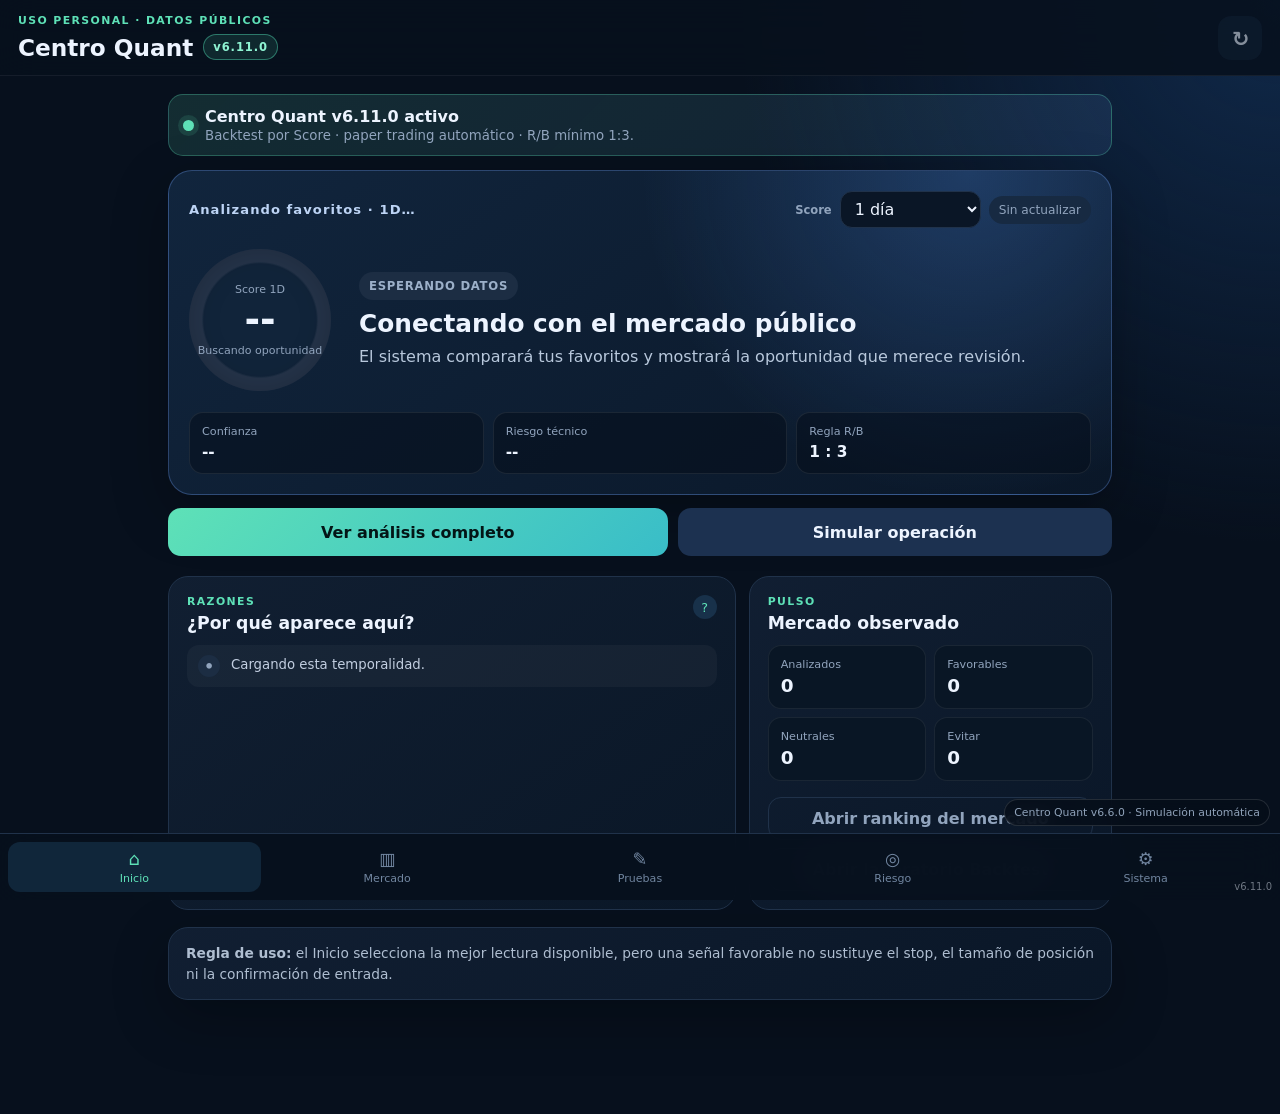
==== index.html @ a21a3b1c "Add files via upload" ====
<!doctype html>
<html lang="es">
<head>
  <meta charset="utf-8" />
  <meta name="viewport" content="width=device-width, initial-scale=1, viewport-fit=cover" />
  <meta name="theme-color" content="#0b1220" />
  <meta name="apple-mobile-web-app-capable" content="yes" />
  <meta name="apple-mobile-web-app-status-bar-style" content="black-translucent" />
  <meta name="apple-mobile-web-app-title" content="Quant Centro" />
  <title>Centro de Trading Cuantitativo</title>
  <link rel="manifest" href="./manifest.webmanifest" />
  <link rel="apple-touch-icon" href="./icons/icon-192.png" />
  <link rel="stylesheet" href="./styles.css?v=6.10.5" />
</head>
<body>
  <header class="app-header">
    <div>
      <p class="eyebrow">Uso personal · Datos públicos</p>
      <div class="brand-line"><h1>Centro Quant</h1><span class="version-badge">v6.11.0</span></div>
    </div>
    <button id="refreshAllBtn" class="icon-btn" aria-label="Actualizar">↻</button>
  </header>

  <main>
    <section id="homeView" class="view active home-v6">
      <div class="v6-release-banner"><span class="release-dot"></span><div><strong>Centro Quant v6.11.0 activo</strong><small>Backtest por Score · paper trading automático · R/B mínimo 1:3.</small></div></div>

      <article class="decision-hero">
        <div class="decision-topline">
          <span id="homePair" class="home-pair">Analizando favoritos…</span>
          <div class="home-time-controls">
            <label for="homeTimeframeSelect">Score</label>
            <select id="homeTimeframeSelect" class="compact-select" aria-label="Temporalidad del Score de Inicio">
              <option value="15m">15 min</option>
              <option value="1h">1 hora</option>
              <option value="4h">4 horas</option>
              <option value="1d" selected>1 día</option>
              <option value="1w">1 semana</option>
            </select>
            <span id="homeUpdated" class="pill">Sin actualizar</span>
          </div>
        </div>
        <div class="decision-main">
          <div class="decision-score-wrap">
            <span id="homeScoreLabel">Score 1D</span>
            <strong id="homeScore">--</strong>
            <small id="homeSide">Buscando oportunidad</small>
          </div>
          <div class="decision-copy">
            <p id="homeDecision" class="home-decision neutral">ESPERANDO DATOS</p>
            <h2 id="homeHeadline">Conectando con el mercado público</h2>
            <p id="homeSummary">El sistema comparará tus favoritos y mostrará la oportunidad que merece revisión.</p>
          </div>
        </div>
        <div class="home-kpis">
          <div><span>Confianza</span><strong id="homeConfidence">--</strong></div>
          <div><span>Riesgo técnico</span><strong id="homeRisk">--</strong></div>
          <div><span>Regla R/B</span><strong>1 : 3</strong></div>
        </div>
      </article>

      <div class="home-actions">
        <button id="homeAnalyzeBtn" class="primary">Ver análisis completo</button>
        <button id="homePaperBtn" class="secondary">Simular operación</button>
      </div>

      <section class="home-grid">
        <article class="home-panel">
          <div class="home-panel-head"><div><p class="eyebrow">Razones</p><h2>¿Por qué aparece aquí?</h2></div><span class="help-symbol">?</span></div>
          <div id="homeReasons" class="reason-list"><div class="reason-row neutral"><span>•</span><p>Esperando indicadores del mercado.</p></div></div>
        </article>

        <article class="home-panel">
          <div class="home-panel-head"><div><p class="eyebrow">Pulso</p><h2>Mercado observado</h2></div></div>
          <div class="pulse-grid">
            <div><span>Analizados</span><strong id="homeAnalyzed">0</strong></div>
            <div><span>Favorables</span><strong id="homeFavorable">0</strong></div>
            <div><span>Neutrales</span><strong id="homeNeutral">0</strong></div>
            <div><span>Evitar</span><strong id="homeAvoid">0</strong></div>
          </div>
          <button id="homeMarketBtn" class="ghost wide">Abrir ranking del mercado</button>
          <button id="homeBacktestBtn" class="ghost wide home-secondary-link">Abrir laboratorio Backtest</button>
        </article>
      </section>

      <div class="notice home-notice"><strong>Regla de uso:</strong> el Inicio selecciona la mejor lectura disponible, pero una señal favorable no sustituye el stop, el tamaño de posición ni la confirmación de entrada.</div>
    </section>

    <section id="dashboardView" class="view">
      <div class="hero-card">
        <div>
          <p class="muted">Estado de tus favoritos</p>
          <h2 id="marketSummary">Cargando mercado…</h2>
        </div>
        <span id="lastUpdate" class="pill">Sin actualizar</span>
      </div>

      <div class="section-title">
        <div>
          <h2>Mercado Hoy</h2>
          <p>Ranking automático según oportunidad Long o Short.</p>
        </div>
        <select id="marketModeSelect" class="compact-select">
          <option value="long" selected>Long</option>
          <option value="short">Short</option>
        </select>
      </div>
      <div id="marketRanking" class="ranking-list"></div>

      <div class="section-title">
        <div>
          <h2>Favoritos</h2>
          <p>Scores Long y Short separados.</p>
        </div>
        <button id="addAssetBtn" class="primary small">+ Agregar</button>
      </div>
      <div id="assetGrid" class="asset-grid"></div>

      <div class="notice">
        <strong>Importante:</strong> el score mide cuántas condiciones favorables se cumplen. No es una probabilidad garantizada de subida.
      </div>
    </section>

    <section id="analysisView" class="view">
      <div class="section-title">
        <div>
          <p class="eyebrow">Análisis cuantitativo</p>
          <h2 id="analysisTitle">Selecciona un activo</h2>
        </div>
        <button id="backToDashboard" class="ghost">← Volver</button>
      </div>

      <div class="controls-row">
        <select id="analysisModeSelect">
          <option value="long" selected>Lectura Long</option>
          <option value="short">Lectura Short</option>
        </select>
        <select id="timeframeSelect">
          <option value="15m">15 minutos</option>
          <option value="1h">1 hora</option>
          <option value="4h">4 horas</option>
          <option value="1d" selected>Diario</option>
          <option value="1w">Semanal</option>
          <option value="1M">Mensual</option>
        </select>
        <button id="refreshAnalysisBtn" class="secondary">Actualizar</button>
      </div>

      <div class="analysis-top">
        <div class="score-card">
          <span class="muted">Score cuantitativo</span>
          <strong id="mainScore">--</strong>
          <span id="mainDecision" class="decision neutral">Sin datos</span>
        </div>
        <div class="metric-card">
          <span>Precio</span><strong id="analysisPrice">--</strong>
          <small id="analysisChange">--</small>
        </div>
      </div>

      <article class="traffic-card" id="trafficCard">
        <div class="traffic-head">
          <div>
            <p class="eyebrow">Semáforo inteligente</p>
            <h3 id="trafficTitle">Esperando análisis</h3>
            <p id="trafficMessage">El sistema combinará score y calidad de los factores para darte una instrucción clara.</p>
          </div>
          <div id="trafficLight" class="traffic-light neutral" aria-label="Semáforo sin datos">
            <span class="light red"></span><span class="light yellow"></span><span class="light green"></span>
          </div>
        </div>
        <div id="trafficReasons" class="traffic-reasons"><div class="reason-row neutral"><span>•</span><p>Selecciona un activo y espera los datos.</p></div></div>
        <button id="trafficNeedsBtn" class="ghost wide" type="button" aria-expanded="false">¿Qué tendría que pasar para ponerse en verde?</button>
        <div id="trafficNeeds" class="traffic-needs" hidden></div>
        <small class="traffic-rule">El verde valida la lectura técnica. Antes de operar, el simulador debe confirmar un riesgo/beneficio mínimo de 1:3.</small>
      </article>

      <article class="score-engine-card">
        <div class="score-engine-head">
          <div><p class="eyebrow">Motor del Score</p><h3>De dónde salen los puntos</h3><p>Cada factor aporta una parte de su peso máximo según la lectura actual.</p></div>
          <span id="scoreWeightTotal" class="pill">Pesos: 100</span>
        </div>
        <div id="scoreBreakdown" class="score-breakdown"><div class="notice">Selecciona un activo para ver el desglose.</div></div>
      </article>

      <div class="chart-card">
        <div class="chart-head">
          <div>
            <strong>Precio y medias</strong>
            <small id="chartCaption">Últimas velas</small>
          </div>
          <div class="legend"><span>Precio</span><span>EMA20</span><span>EMA50</span></div>
        </div>
        <canvas id="priceChart" width="900" height="420"></canvas>
      </div>

      <div id="diagnosticGrid" class="diagnostic-grid"></div>

      <div class="explanation-card">
        <h3>Lectura clara</h3>
        <p id="plainExplanation">Selecciona un activo para obtener el diagnóstico.</p>
      </div>
    </section>

    <section id="backtestView" class="view">
      <div class="section-title">
        <div>
          <p class="eyebrow">Laboratorio</p>
          <h2>Laboratorio automático</h2>
          <p>La app recorre el historial y abre/cierra simulaciones automáticamente según el Score, stop y objetivo.</p>
        </div>
      </div>

      <div class="form-card">
        <div class="form-grid">
          <label>Activo
            <select id="btSymbol"></select>
          </label>
          <label>Temporalidad
            <select id="btInterval">
              <option value="15m">15 minutos</option>
              <option value="1h">1 hora</option>
              <option value="4h" selected>4 horas</option>
              <option value="1d">Diario</option>
              <option value="1w">Semanal</option>
            </select>
          </label>
          <label>Motor de entrada
            <select id="btPreset">
              <option value="score" selected>Score Centro Quant automático</option>
              <option value="trend">Clásico: tendencia EMA + RSI</option>
              <option value="pullback">Clásico: retroceso EMA20</option>
              <option value="breakout">Clásico: ruptura + volumen</option>
            </select>
          </label>
          <label>Score mínimo
            <input id="btScoreThreshold" type="number" value="85" min="50" max="100" step="1" />
          </label>
          <label>Dirección
            <select id="btDirection"><option value="auto" selected>Automática Long / Short</option><option value="long">Solo Long</option><option value="short">Solo Short</option></select>
          </label>
          <label>Capital inicial
            <input id="btCapital" type="number" value="10000" min="100" />
          </label>
          <label>Stop %
            <input id="btStop" type="number" value="3" min="0.2" step="0.1" />
          </label>
          <label>Objetivo %
            <input id="btTarget" type="number" value="9" min="0.2" step="0.1" />
          </label>
          <label>Comisión por lado %
            <input id="btFee" type="number" value="0.1" min="0" step="0.01" />
          </label>
          <label>Riesgo por operación %
            <input id="btRisk" type="number" value="1" min="0.1" max="10" step="0.1" />
          </label>
        </div>
        <button id="runBacktestBtn" class="primary wide">Ejecutar simulaciones automáticas</button>
        <div id="btAutoSummary" class="auto-summary">Usa Score 85 como punto de partida. Después puedes probar 80, 75 o 90 y comparar.</div>
      </div>


      <article class="form-card" style="margin-top:18px">
        <div class="paper-card-title"><span class="step-number">A</span><div><strong>Backtest Mercado Aronson-QRA</strong><small>Puede usar Top 100 actual o un universo histórico point-in-time importado. No cambia la estrategia productiva.</small></div></div>
        <div class="form-grid">
          <label>Temporalidad<select id="marketBtInterval"><option value="15m">15 minutos</option><option value="1h" selected>1 hora</option><option value="4h">4 horas</option><option value="1d">Diario</option></select></label>
          <label>Máx. activos<select id="marketBtMaxAssets"><option value="25">25</option><option value="50">50</option><option value="100" selected>100</option></select></label>
          <label>Velas por activo<select id="marketBtBars"><option value="500">500</option><option value="750">750</option><option value="1000" selected>1000</option></select></label>
          <label>Comisión por lado %<input id="marketBtFee" type="number" min="0" step="0.01" value="0.10" /></label>
          <label>Universo<select id="marketBtUniverseMode"><option value="current">Top 100 actual</option><option value="historical">Histórico point-in-time importado</option></select></label>
          <label class="full-field">Dataset histórico JSON<input id="marketBtUniverseFile" type="file" accept="application/json,.json" /></label>
        </div>
        <div id="marketBtUniverseStatus" class="auto-summary">Sin dataset histórico cargado. Para eliminar sesgo de supervivencia, importa un JSON point-in-time.</div>
        <button id="runMarketAronsonBtn" class="primary wide">Ejecutar backtest de mercado</button>
        <div id="marketBtProgress" class="auto-summary">Congelado: Score ≥85 · stop 3% · objetivo 9% · riesgo 1% · trailing 0.25R · intravela conservador · cartera 10%/20%.</div>
      </article>
      <div id="marketBtResults" class="results-grid hidden"></div>
      <article id="marketBtDetail" class="insights-card hidden"></article>
      <button id="exportMarketBtBtn" class="secondary wide hidden">Exportar resultado Aronson-QRA</button>

      <div id="btResults" class="results-grid hidden"></div>
      <div id="btEquityWrap" class="chart-card hidden">
        <div class="chart-head"><strong>Curva de capital</strong><small>Resultado simulado</small></div>
        <canvas id="equityChart" width="900" height="360"></canvas>
      </div>
      <div class="notice">
        Un backtest no garantiza resultados futuros. Sirve para descartar ideas débiles y medir reglas antes de arriesgar dinero.
      </div>
    </section>


    <section id="paperView" class="view paper-v5">
      <div class="new-version-banner"><strong>✓ NUEVA BASE ACTIVA</strong><span>Pruebas fue reconstruida: riesgo, R/B, diario y aprendizaje.</span></div>
      <div class="section-title paper-hero">
        <div>
          <p class="eyebrow">Laboratorio personal · v6.7</p>
          <h2>Simulador y diario de operaciones</h2>
          <p>Planea la entrada, valida el riesgo y aprende de tus resultados sin usar dinero real.</p>
        </div>
        <button id="refreshPaperBtn" class="secondary">Revisar abiertas</button>
      </div>

      <div class="auto-paper-card">
        <div class="auto-paper-head"><div><p class="eyebrow">Piloto automático</p><h3>Paper trading automático</h3><p>Cuando la app está abierta (y al volver a abrirla), escanea el Top 100 por capitalización, elimina stablecoins y pares sin suficiente liquidez en Binance, y crea simulaciones solo si alcanzan el Score indicado.</p></div><label class="switch-line"><input id="autoPaperEnabled" type="checkbox" /><span>Activar</span></label></div>
        <div class="auto-paper-grid">
          <label>Temporalidad<select id="autoPaperInterval"><option value="15m">15 min</option><option value="1h">1 hora</option><option value="4h" selected>4 horas</option><option value="1d">Diario</option><option value="1w">Semanal</option></select></label>
          <label>Score mínimo<input id="autoPaperThreshold" type="number" min="50" max="100" value="85" /></label>
          <label>Stop %<input id="autoPaperStop" type="number" min="0.2" step="0.1" value="3" /></label>
          <label>Objetivo %<input id="autoPaperTarget" type="number" min="0.2" step="0.1" value="9" /></label>
          <label>Riesgo %<input id="autoPaperRisk" type="number" min="0.1" max="10" step="0.1" value="1" /></label>
          <label>Capital simulado<input id="autoPaperCapital" type="number" min="100" value="20000" /></label>
        </div>
        <div class="scanner-universe-note"><strong>Radar de mercado:</strong> Top 100 → filtro de stablecoins → par USDT activo → liquidez mínima → Score Long/Short → R/B mínimo 1:3.</div>
        <div class="auto-paper-footer"><span id="autoPaperStatus">Apagado</span><button id="scanAutoPaperBtn" class="secondary">Revisar señales ahora</button></div>
        <small class="muted">En iPhone una PWA no puede garantizar ejecución continua cuando está totalmente cerrada; el barrido se hace con la app abierta, al abrirla y al actualizar.</small>
      </div>

      <div class="scanner-results-card">
        <div class="scanner-results-head"><div><p class="eyebrow">Radar Top 100</p><h3>Último barrido del mercado</h3><p id="scannerResultsMeta">Aún no hay un barrido terminado.</p></div><div class="scanner-legend"><span class="dot signal"></span>85+ señal <span class="dot watch"></span>70–84 vigilar</div></div>
        <div id="scannerResults" class="scanner-results"></div>
        <small class="muted">Aquí aparecen las criptos que realmente logró analizar después de los filtros. Se ordenan por el mejor Score entre Long y Short.</small>
      </div>
      <div class="paper-layout">
        <div class="form-card paper-entry-card">
          <div class="paper-card-title"><span class="step-number">1</span><div><strong>Nueva operación</strong><small>Define la idea antes de entrar</small></div></div>
          <div class="form-grid">
            <label>Activo<select id="paperSymbol"></select></label>
            <label>Dirección<select id="paperSide"><option value="long">Long</option><option value="short">Short</option></select></label>
            <label>Temporalidad<select id="paperInterval"><option value="15m">15 minutos</option><option value="1h">1 hora</option><option value="4h">4 horas</option><option value="1d" selected>Diario</option><option value="1w">Semanal</option></select></label>
            <label>Entrada<input id="paperEntry" type="number" step="any" placeholder="Precio actual automático" /></label>
            <label>Stop por<select id="paperStopMode"><option value="percent">Porcentaje</option><option value="price">Precio</option></select></label>
            <label>Stop<input id="paperStop" type="number" step="any" value="3" /></label>
            <label>Objetivo por<select id="paperTargetMode"><option value="percent">Porcentaje</option><option value="price">Precio</option></select></label>
            <label>Objetivo<input id="paperTarget" type="number" step="any" value="9" /></label>
            <label>Capital disponible<input id="paperCapital" type="number" min="0" step="any" value="20000" /></label>
            <label>Riesgo máximo %<input id="paperRiskPct" type="number" min="0.1" max="10" step="0.1" value="1" /></label>
            <label class="full-field">Motivo o notas<textarea id="paperNotes" rows="3" placeholder="Ej. Score alto, tendencia alineada y volumen confirmando"></textarea></label>
          </div>
          <div class="trade-checklist">
            <strong>Lista de control antes de guardar</strong>
            <label><input id="checkTrend" type="checkbox" /> La tendencia apoya la dirección</label>
            <label><input id="checkSignal" type="checkbox" /> Existe una señal concreta de entrada</label>
            <label><input id="checkRisk" type="checkbox" /> Acepto la pérdida definida por el stop</label>
            <label><input id="checkNoImpulse" type="checkbox" /> No estoy entrando por impulso o FOMO</label>
          </div>
          <div id="paperPreview" class="paper-analysis-panel">Selecciona los datos. Al guardar se capturarán score, RSI, ADX, ATR, volumen y medias.</div>
          <button id="savePaperBtn" class="primary wide">Guardar operación simulada</button>
        </div>

        <aside class="paper-guide-card">
          <div class="paper-card-title"><span class="step-number">2</span><div><strong>Reglas de control</strong><small>Tu filtro antes de operar</small></div></div>
          <div class="rule-row"><span>Riesgo máximo</span><strong>1% sugerido</strong></div>
          <div class="rule-row"><span>R/B mínimo</span><strong>1 : 3</strong></div>
          <div class="rule-row"><span>Operaciones abiertas</span><strong id="paperOpenCount">0</strong></div>
          <p class="muted compact-note">Una operación puede tener score alto y aun así no cumplir tu gestión de riesgo.</p>
        </aside>
      </div>

      <div class="section-title paper-section-head"><div><p class="eyebrow">Seguimiento</p><h2>Operaciones abiertas</h2><p>La app revisa stops y objetivos automáticamente cada 45 segundos mientras está activa.</p></div></div>
      <div id="paperMonitor" class="paper-monitor"></div>
      <div id="paperOpenList" class="paper-list"></div>

      <div class="section-title paper-section-head"><div><p class="eyebrow">Estadísticas</p><h2>Diario de resultados</h2><p>Historial, rendimiento acumulado y patrones de tu sistema.</p></div></div>
      <div id="paperStats" class="results-grid"></div>
      <div class="section-head mfe-head"><div><h3>🧪 Laboratorio QRA · fuera de muestra</h3><p>Control intacto vs Solo LONG, QRA-01 y sus dos salidas virtuales. QRA-03 sólo registra concentración por ahora.</p></div></div>
      <div id="qraLabStats" class="results-grid"></div>
      <details class="qra-trades-panel" open><summary><strong>Ver operaciones QRA</strong></summary><div id="qraLabTrades" class="results-grid"></div></details>
      <div class="section-head mfe-head"><div><h3>🎯 ¿Hasta dónde llegaron realmente?</h3><p>Máximo avance favorable antes del cierre, medido en R.</p></div></div>
      <div id="paperMfeStats" class="results-grid mfe-grid"></div>
      <div id="paperInsights" class="insights-card"></div>
      <div class="journal-toolbar">
        <select id="paperFilter">
          <option value="all">Todo el diario</option>
          <option value="wins">Solo ganadoras</option>
          <option value="losses">Solo perdedoras</option>
          <option value="long">Solo Long</option>
          <option value="short">Solo Short</option>
        </select>
        <button id="exportPaperBtn" class="secondary">Exportar CSV</button>
      </div>
      <div id="paperClosedList" class="paper-list"></div>
    </section>

    <section id="positionView" class="view">
      <div class="section-title">
        <div>
          <p class="eyebrow">Gestión de riesgo</p>
          <h2>Calculadora de posición</h2>
        </div>
      </div>
      <div class="form-card">
        <div class="form-grid">
          <label>Capital disponible
            <input id="posCapital" type="number" value="20000" />
          </label>
          <label>Riesgo máximo %
            <input id="posRisk" type="number" value="1" step="0.1" />
          </label>
          <label>Precio de entrada
            <input id="posEntry" type="number" placeholder="Ej. 65000" step="any" />
          </label>
          <label>Stop loss
            <input id="posStop" type="number" placeholder="Ej. 63000" step="any" />
          </label>
          <label>Objetivo
            <input id="posTarget" type="number" placeholder="Ej. 71000" step="any" />
          </label>
        </div>
        <button id="calcPositionBtn" class="primary wide">Calcular operación</button>
      </div>
      <div id="positionResults" class="results-grid hidden"></div>
    </section>

    <section id="settingsView" class="view">
      <div class="section-title">
        <div>
          <p class="eyebrow">Configuración</p>
          <h2>Sistema cuantitativo</h2>
          <p>Estos pesos determinan el score. Después podremos ajustarlos con evidencia del backtest.</p>
        </div>
      </div>
      <div class="form-card">
        <div class="weight-summary"><div><strong>Personaliza tu estrategia</strong><small>Los seis pesos deben sumar 100.</small></div><strong id="weightsTotal">100 / 100</strong></div>
        <div class="weight-presets">
          <button type="button" class="ghost" data-weight-preset="balanced">Equilibrado</button>
          <button type="button" class="ghost" data-weight-preset="trend">Tendencia</button>
          <button type="button" class="ghost" data-weight-preset="momentum">Momentum</button>
        </div>
        <div id="weightsForm" class="weights"></div>
        <button id="saveWeightsBtn" class="primary wide">Guardar y recalcular</button>
        <div class="backup-tools">
          <button id="backupDataBtn" type="button" class="secondary wide">Crear respaldo completo</button>
          <button id="restoreDataBtn" type="button" class="ghost wide">Cargar respaldo</button>
          <input id="restoreDataInput" type="file" accept="application/json,.json" hidden />
          <small class="muted">El respaldo incluye activos, pesos, temporalidad de Inicio y todas las operaciones de Pruebas guardadas en este dispositivo.</small>
        </div>
        <button id="resetDataBtn" class="danger wide">Restablecer aplicación</button>
      </div>
      <div class="notice">
        Los datos personales y preferencias se guardan localmente en este dispositivo. La app no pide claves de exchange.
      </div>
    </section>
  </main>
  <div class="build-label">Centro Quant v6.6.0 · Simulación automática</div>

  <nav class="bottom-nav">
    <button data-view="homeView" class="active"><span>⌂</span>Inicio</button>
    <button data-view="dashboardView"><span>▥</span>Mercado</button>
    <button data-view="paperView"><span>✎</span>Pruebas</button>
    <button data-view="positionView"><span>◎</span>Riesgo</button>
    <button data-view="settingsView"><span>⚙</span>Sistema</button>
  </nav>

  <dialog id="assetDialog">
    <form method="dialog" class="dialog-card">
      <h3>Agregar criptomoneda</h3>
      <p>Escribe el símbolo usado contra USDT. Ejemplos: BTC, ETH, LINK, SOL.</p>
      <input id="newAssetInput" maxlength="12" autocomplete="off" placeholder="BTC" />
      <div class="dialog-actions">
        <button value="cancel" class="ghost">Cancelar</button>
        <button id="confirmAddAsset" value="default" class="primary">Agregar</button>
      </div>
      <p id="assetDialogError" class="error"></p>
    </form>
  </dialog>

  <script src="./app.js?v=6.10.5"></script>

<div id="appVersionBadge" style="position:fixed;right:8px;bottom:8px;z-index:9999;font-size:10px;opacity:.45;pointer-events:none">v6.11.0</div>
</body>
</html>
---- styles.css ----
:root{
  --bg:#07101d;--panel:#0d1929;--panel2:#111f32;--line:#20324a;--text:#edf4ff;
  --muted:#91a4bd;--accent:#5ee1b7;--accent2:#73a7ff;--danger:#ff7185;--warn:#f6c86b;
  --shadow:0 18px 55px rgba(0,0,0,.28);--radius:20px
}
*{box-sizing:border-box}
html{background:var(--bg);color:var(--text);font-family:Inter,ui-sans-serif,system-ui,-apple-system,BlinkMacSystemFont,"Segoe UI",sans-serif}
body{margin:0;min-height:100vh;background:radial-gradient(circle at top right,#10294a 0,transparent 32%),var(--bg);padding-bottom:92px}
button,input,select{font:inherit}
button{cursor:pointer}
.app-header{position:sticky;top:0;z-index:10;display:flex;justify-content:space-between;align-items:center;padding:calc(14px + env(safe-area-inset-top)) 18px 14px;background:rgba(7,16,29,.88);backdrop-filter:blur(18px);border-bottom:1px solid rgba(255,255,255,.06)}
h1,h2,h3,p{margin-top:0}.app-header h1{font-size:1.45rem;margin:2px 0 0}.eyebrow{text-transform:uppercase;letter-spacing:.13em;font-size:.68rem;color:var(--accent);font-weight:800;margin-bottom:5px}
main{max-width:980px;margin:auto;padding:18px}.view{display:none}.view.active{display:block}
.icon-btn,.ghost,.secondary,.primary,.danger{border:0;border-radius:13px;padding:11px 14px;font-weight:750}
.icon-btn{width:44px;height:44px;font-size:1.3rem;background:var(--panel2);color:var(--text)}
.primary{background:linear-gradient(135deg,var(--accent),#39bdc8);color:#031516}.secondary{background:#1c3150;color:var(--text)}.ghost{background:transparent;color:var(--muted);border:1px solid var(--line)}.danger{background:#3a1620;color:#ff9cab}.small{padding:9px 12px}.wide{width:100%;margin-top:16px}
.hero-card,.chart-card,.form-card,.explanation-card,.notice{background:linear-gradient(145deg,rgba(17,31,50,.98),rgba(10,23,39,.98));border:1px solid var(--line);border-radius:var(--radius);box-shadow:var(--shadow)}
.hero-card{padding:22px;display:flex;align-items:flex-end;justify-content:space-between;gap:14px}.hero-card h2{margin:4px 0 0;font-size:1.35rem}.muted,.section-title p,small{color:var(--muted)}
.pill{font-size:.76rem;padding:7px 10px;border-radius:999px;background:#172a42;color:var(--muted);white-space:nowrap}
.section-title{display:flex;justify-content:space-between;align-items:flex-end;gap:16px;margin:28px 2px 14px}.section-title h2{margin-bottom:5px}.section-title p{margin-bottom:0;font-size:.9rem;line-height:1.45}
.asset-grid{display:grid;grid-template-columns:repeat(auto-fit,minmax(250px,1fr));gap:13px}
.asset-card{position:relative;background:var(--panel);border:1px solid var(--line);border-radius:18px;padding:17px;transition:.2s transform,.2s border-color}.asset-card:active{transform:scale(.985)}.asset-card:hover{border-color:#355174}
.asset-top,.asset-bottom{display:flex;align-items:center;justify-content:space-between;gap:12px}.symbol-wrap{display:flex;align-items:center;gap:10px}.coin-badge{width:42px;height:42px;border-radius:14px;background:linear-gradient(135deg,#223a5d,#112037);display:grid;place-items:center;font-weight:900;color:var(--accent)}
.asset-card h3{margin:0;font-size:1rem}.asset-card .pair{font-size:.72rem;color:var(--muted)}.price{font-size:1.3rem;font-weight:850;margin:17px 0 4px}.change.pos{color:var(--accent)}.change.neg{color:var(--danger)}
.score-ring{width:57px;height:57px;border-radius:50%;display:grid;place-items:center;font-size:.92rem;font-weight:900;background:conic-gradient(var(--accent) calc(var(--score)*1%),#1d2b40 0);position:relative}.score-ring:after{content:"";position:absolute;inset:5px;border-radius:50%;background:var(--panel)}.score-ring span{position:relative;z-index:1}
.card-actions{display:flex;justify-content:space-between;align-items:center;margin-top:14px}.tag{font-size:.75rem;padding:6px 9px;border-radius:999px;background:#17273b}.remove-btn{border:0;background:transparent;color:#60758f;font-size:1rem;padding:5px}
.notice{padding:15px 17px;margin-top:17px;color:#afbed1;font-size:.86rem;line-height:1.5}
.controls-row{display:flex;gap:10px;margin-bottom:14px}select,input{width:100%;background:#0a1626;color:var(--text);border:1px solid var(--line);border-radius:12px;padding:12px;outline:none}select:focus,input:focus{border-color:var(--accent2)}
.analysis-top{display:grid;grid-template-columns:1.2fr 1fr;gap:12px;margin-bottom:12px}.score-card,.metric-card{background:var(--panel);border:1px solid var(--line);border-radius:18px;padding:18px}.score-card strong{font-size:2.3rem;display:block;margin:7px 0}.decision{display:inline-block;border-radius:999px;padding:6px 10px;font-size:.78rem;font-weight:850}.decision.good{background:#133a35;color:var(--accent)}.decision.warn{background:#3b321c;color:var(--warn)}.decision.bad{background:#3d1822;color:#ff91a1}.decision.neutral{background:#1b2c42;color:var(--muted)}.metric-card{display:flex;flex-direction:column;justify-content:center}.metric-card strong{font-size:1.4rem;margin:8px 0}
.chart-card{padding:14px;margin-bottom:14px;overflow:hidden}.chart-head{display:flex;justify-content:space-between;align-items:center;gap:12px;margin-bottom:10px}.chart-head small{display:block}.legend{display:flex;gap:10px;color:var(--muted);font-size:.7rem}canvas{width:100%;height:auto;display:block}
.diagnostic-grid,.results-grid{display:grid;grid-template-columns:repeat(auto-fit,minmax(150px,1fr));gap:10px;margin:12px 0}.diag,.result-card{background:var(--panel);border:1px solid var(--line);padding:14px;border-radius:16px}.diag span,.result-card span{font-size:.75rem;color:var(--muted);display:block}.diag strong,.result-card strong{font-size:1.03rem;display:block;margin-top:7px}.explanation-card{padding:19px}.explanation-card p{margin:9px 0 0;color:#c1cee0;line-height:1.58}
.form-card{padding:18px}.form-grid{display:grid;grid-template-columns:repeat(auto-fit,minmax(210px,1fr));gap:13px}.form-grid label{font-size:.78rem;color:var(--muted)}.form-grid input,.form-grid select{margin-top:6px}.hidden{display:none!important}
.weights{display:grid;gap:12px}.weight-row{display:grid;grid-template-columns:1fr 80px;gap:12px;align-items:center}.weight-row label{color:#cbd7e7}
.bottom-nav{position:fixed;left:0;right:0;bottom:0;z-index:20;display:grid;grid-template-columns:repeat(4,1fr);background:rgba(7,16,29,.94);backdrop-filter:blur(20px);border-top:1px solid var(--line);padding:8px 8px calc(8px + env(safe-area-inset-bottom))}
.bottom-nav button{border:0;background:transparent;color:#7186a0;font-size:.69rem;padding:7px 3px;border-radius:12px}.bottom-nav button span{display:block;font-size:1.1rem;margin-bottom:3px}.bottom-nav button.active{color:var(--accent);background:#10263a}
dialog{border:0;padding:0;background:transparent;color:var(--text);width:min(92vw,430px)}dialog::backdrop{background:rgba(0,0,0,.68);backdrop-filter:blur(4px)}.dialog-card{background:var(--panel);border:1px solid var(--line);padding:22px;border-radius:20px}.dialog-card p{color:var(--muted);line-height:1.45}.dialog-actions{display:flex;justify-content:flex-end;gap:10px;margin-top:14px}.error{color:var(--danger)!important;margin:10px 0 0!important;font-size:.8rem}
.loading{opacity:.55;pointer-events:none}
@media(max-width:600px){main{padding:14px}.hero-card{align-items:flex-start;flex-direction:column}.analysis-top{grid-template-columns:1fr 1fr}.section-title{align-items:flex-start}.section-title .ghost{white-space:nowrap}.legend{display:none}.asset-grid{grid-template-columns:1fr}}

.compact-select{width:auto;min-width:110px}
.ranking-list{display:grid;gap:9px}
.rank-row{display:grid;grid-template-columns:42px 1fr auto auto;align-items:center;gap:11px;background:var(--panel);border:1px solid var(--line);border-radius:16px;padding:13px 14px;color:var(--text);text-align:left}
.rank-num{width:31px;height:31px;border-radius:10px;background:#14263b;display:grid;place-items:center;color:var(--muted);font-weight:800}
.rank-main strong{display:block}.rank-main small{display:block;margin-top:3px}
.rank-score{font-weight:900;font-size:1.05rem}
.rank-action{font-size:.72rem;padding:6px 8px;border-radius:999px;background:#17273b;white-space:nowrap}
.dual-scores{display:grid;grid-template-columns:1fr 1fr;gap:8px;margin-top:13px}
.mini-score{background:#0a1626;border:1px solid var(--line);border-radius:12px;padding:9px}
.mini-score span{display:block;color:var(--muted);font-size:.7rem}.mini-score strong{display:block;margin-top:4px}
@media(max-width:600px){.rank-row{grid-template-columns:36px 1fr auto}.rank-action{display:none}.controls-row{flex-wrap:wrap}}

.bottom-nav{grid-template-columns:repeat(5,1fr)}
.full-field{grid-column:1/-1}
textarea{width:100%;margin-top:6px;background:#0a1626;color:var(--text);border:1px solid var(--line);border-radius:12px;padding:12px;resize:vertical}
.paper-list{display:grid;gap:11px}
.paper-trade{background:var(--panel);border:1px solid var(--line);border-radius:18px;padding:16px}
.paper-head,.paper-progress,.paper-actions{display:flex;justify-content:space-between;align-items:center;gap:10px}
.paper-head h3{margin:0}.paper-meta{color:var(--muted);font-size:.76rem;margin-top:4px}
.paper-levels{display:grid;grid-template-columns:repeat(3,1fr);gap:8px;margin:13px 0}
.paper-level{background:#0a1626;border:1px solid var(--line);border-radius:12px;padding:9px}.paper-level span{display:block;color:var(--muted);font-size:.68rem}.paper-level strong{display:block;margin-top:4px;font-size:.88rem}
.paper-snapshot{display:flex;flex-wrap:wrap;gap:6px;margin-top:10px}.paper-snapshot .tag{font-size:.68rem}
.status-open{color:var(--warn)}.status-win{color:var(--accent)}.status-loss{color:var(--danger)}.status-manual{color:var(--muted)}
.paper-actions{margin-top:13px}.paper-actions button{padding:8px 10px;font-size:.75rem}
.paper-note{color:#b8c6d8;font-size:.82rem;line-height:1.45;margin:10px 0 0}
@media(max-width:600px){.paper-levels{grid-template-columns:1fr 1fr}.bottom-nav button{font-size:.62rem}}

/* V4: tarjetas educativas desplegables */
.diagnostic-grid{grid-template-columns:1fr}
.metric-help{width:100%;color:var(--text);text-align:left;cursor:pointer;appearance:none}
.metric-help:hover{border-color:#355174}.metric-help:focus-visible{outline:2px solid var(--accent);outline-offset:2px}
.metric-title{display:flex!important;align-items:center;justify-content:space-between;gap:8px;font-size:.92rem!important}
.help-symbol{display:grid;place-items:center;width:24px;height:24px;border-radius:50%;background:#18314a;color:var(--accent);font-size:.8rem}
.metric-status{display:inline-block;margin-top:9px;padding:5px 8px;border-radius:999px;font-size:.72rem;font-style:normal;font-weight:800}
.metric-status.good{background:#133a35;color:var(--accent)}.metric-status.warn{background:#3b321c;color:var(--warn)}.metric-status.bad{background:#3d1822;color:#ff91a1}.metric-status.neutral{background:#1b2c42;color:var(--muted)}
.metric-detail{display:none;border-top:1px solid var(--line);margin-top:13px;padding-top:13px;color:#c1cee0;font-size:.86rem;line-height:1.5}
.metric-help.open .metric-detail{display:block}.metric-detail p{margin:10px 0 0}.metric-detail b{color:var(--text)}
.meter{height:12px;border-radius:999px;background:#1b2b40;position:relative;overflow:visible;margin:5px 5px 0}
.meter-fill{height:100%;border-radius:999px;background:var(--accent)}.meter-fill.warn{background:var(--warn)}.meter-fill.bad{background:var(--danger)}.meter-fill.neutral{background:#7186a0}
.meter-marker{position:absolute;top:-4px;width:3px;height:20px;background:var(--text);border-radius:3px;transform:translateX(-1px)}
.meter-labels{display:flex;justify-content:space-between;color:var(--muted);font-size:.64rem;margin-top:7px}
@media(min-width:700px){.diagnostic-grid{grid-template-columns:repeat(2,1fr)}.metric-help.open{grid-column:1/-1}}
.preview-main{line-height:1.6}.preview-metrics{display:flex;flex-wrap:wrap;gap:8px;margin-top:10px}.preview-metrics span{background:#0a1626;border:1px solid var(--line);border-radius:10px;padding:7px 9px;font-size:.76rem}.trade-warning,.trade-ok{margin-top:10px;border-radius:12px;padding:10px 12px;font-size:.8rem}.trade-warning{background:#3a280d;border:1px solid #7b5a18;color:#ffd778}.trade-ok{background:#0c3026;border:1px solid #24634f;color:#86efc1}.insights-card{background:linear-gradient(145deg,#101f35,#0b1728);border:1px solid var(--line);border-radius:18px;padding:17px;margin:12px 0}.insights-card h3{margin:0 0 9px}.insights-card p,.insights-card li{color:#c1cee0;line-height:1.5;font-size:.84rem}.insights-card ul{padding-left:20px;margin:8px 0}.insights-card small{color:var(--muted)}


/* Centro Quant v5 */
.brand-line{display:flex;align-items:center;gap:10px;flex-wrap:wrap}.version-badge{font-size:.72rem;font-weight:800;letter-spacing:.08em;padding:5px 9px;border:1px solid rgba(80,220,180,.45);background:rgba(80,220,180,.12);border-radius:999px;color:#8ff4d3}.build-label{position:fixed;right:10px;bottom:74px;z-index:20;padding:6px 9px;border-radius:999px;background:rgba(6,14,26,.88);border:1px solid rgba(255,255,255,.12);font-size:.68rem;color:#90a3ba;backdrop-filter:blur(8px)}
.paper-hero{padding:18px;border:1px solid rgba(89,195,255,.2);border-radius:20px;background:linear-gradient(135deg,rgba(31,88,138,.22),rgba(17,30,49,.78))}.paper-layout{display:grid;grid-template-columns:minmax(0,1.65fr) minmax(240px,.75fr);gap:16px;align-items:start}.paper-entry-card{border:1px solid rgba(89,195,255,.25);box-shadow:0 16px 45px rgba(0,0,0,.22)}.paper-card-title{display:flex;align-items:center;gap:12px;margin-bottom:18px}.paper-card-title strong{display:block;font-size:1.05rem}.paper-card-title small{display:block;color:var(--muted);margin-top:3px}.step-number{display:grid;place-items:center;width:34px;height:34px;border-radius:12px;background:rgba(68,170,255,.16);border:1px solid rgba(68,170,255,.35);font-weight:900;color:#8ed1ff}.paper-guide-card{padding:18px;border-radius:18px;background:linear-gradient(180deg,rgba(17,31,50,.95),rgba(10,20,34,.95));border:1px solid rgba(255,255,255,.1);position:sticky;top:90px}.rule-row{display:flex;justify-content:space-between;gap:16px;padding:12px 0;border-bottom:1px solid rgba(255,255,255,.08)}.rule-row span{color:var(--muted)}.compact-note{font-size:.82rem;line-height:1.45;margin-top:14px}.paper-analysis-panel{margin:16px 0;padding:16px;border-radius:16px;background:rgba(5,14,25,.68);border:1px solid rgba(255,255,255,.1)}.paper-analysis-panel .preview-main{font-size:.92rem;line-height:1.7}.paper-analysis-panel .preview-metrics{display:grid;grid-template-columns:repeat(3,1fr);gap:10px;margin-top:12px}.paper-analysis-panel .preview-metrics span{padding:12px;border-radius:12px;background:rgba(255,255,255,.045);font-size:.78rem}.paper-analysis-panel .preview-metrics strong{display:block;margin-top:4px;font-size:.98rem}.trade-warning,.trade-ok{margin-top:12px;padding:12px;border-radius:12px;font-weight:700}.trade-warning{background:rgba(255,177,66,.12);border:1px solid rgba(255,177,66,.28);color:#ffd08a}.trade-ok{background:rgba(65,205,145,.12);border:1px solid rgba(65,205,145,.28);color:#94f0c5}.paper-section-head{margin-top:28px}.paper-v5 .paper-list{display:grid;gap:12px}.paper-v5 .results-grid{margin-top:10px}.paper-v5 .insights-card{border:1px solid rgba(150,110,255,.22);background:linear-gradient(135deg,rgba(73,45,128,.16),rgba(12,22,37,.9))}
@media(max-width:760px){.paper-layout{grid-template-columns:1fr}.paper-guide-card{position:static}.paper-analysis-panel .preview-metrics{grid-template-columns:1fr}.build-label{bottom:70px;right:8px;font-size:.62rem}.paper-hero{align-items:flex-start}}

.new-version-banner{display:flex;justify-content:space-between;gap:12px;align-items:center;margin-bottom:14px;padding:14px 16px;border-radius:16px;background:linear-gradient(135deg,rgba(42,210,150,.18),rgba(40,120,220,.16));border:1px solid rgba(80,230,180,.38)}.new-version-banner strong{color:#91f5d2;letter-spacing:.05em}.new-version-banner span{color:#c5d2e3;font-size:.8rem}@media(max-width:600px){.new-version-banner{align-items:flex-start;flex-direction:column}}

/* v5.1 diario y disciplina */
.trade-checklist{display:grid;gap:9px;margin-top:16px;padding:15px;border-radius:15px;background:rgba(255,255,255,.035);border:1px solid rgba(255,255,255,.1)}
.trade-checklist strong{margin-bottom:3px}.trade-checklist label{display:flex;align-items:center;gap:10px;color:#c7d3e3;font-size:.84rem}.trade-checklist input{width:18px;height:18px;margin:0;accent-color:#55d8ae}
.journal-toolbar{display:flex;justify-content:space-between;gap:10px;align-items:center;margin:14px 0}.journal-toolbar select{max-width:210px}.journal-toolbar button{white-space:nowrap}
@media(max-width:600px){.journal-toolbar{align-items:stretch;flex-direction:column}.journal-toolbar select{max-width:none}}

/* Centro Quant v6 · Inicio inteligente */
.home-v6{animation:homeEnter .25s ease-out}@keyframes homeEnter{from{opacity:.35;transform:translateY(5px)}to{opacity:1;transform:none}}
.v6-release-banner{display:flex;align-items:center;gap:11px;margin-bottom:14px;padding:12px 14px;border-radius:15px;background:linear-gradient(135deg,rgba(94,225,183,.14),rgba(115,167,255,.11));border:1px solid rgba(94,225,183,.3)}
.v6-release-banner strong,.v6-release-banner small{display:block}.v6-release-banner small{margin-top:2px}.release-dot{width:11px;height:11px;border-radius:50%;background:var(--accent);box-shadow:0 0 0 5px rgba(94,225,183,.12)}
.decision-hero{padding:20px;border-radius:24px;background:radial-gradient(circle at 85% 0,rgba(84,153,255,.25),transparent 38%),linear-gradient(145deg,#11253d,#0a1728);border:1px solid rgba(115,167,255,.3);box-shadow:var(--shadow)}
.decision-topline{display:flex;justify-content:space-between;align-items:center;gap:12px;flex-wrap:wrap}.home-pair{font-size:.82rem;letter-spacing:.08em;font-weight:850;color:#bdd4f5}.home-time-controls{display:flex;align-items:center;gap:8px;flex-wrap:wrap}.home-time-controls label{font-size:.72rem;color:var(--muted);font-weight:800}.home-time-controls .compact-select{min-width:96px;padding:7px 30px 7px 10px}
.decision-main{display:grid;grid-template-columns:150px 1fr;gap:20px;align-items:center;margin:21px 0}.decision-score-wrap{width:142px;height:142px;border-radius:50%;display:flex;flex-direction:column;align-items:center;justify-content:center;background:radial-gradient(circle,#11243a 56%,transparent 58%),conic-gradient(var(--accent) calc(var(--home-score,0)*1%),#25344a 0);box-shadow:inset 0 0 30px rgba(0,0,0,.2)}
.decision-score-wrap span,.decision-score-wrap small{font-size:.69rem;color:var(--muted)}.decision-score-wrap strong{font-size:2.35rem;line-height:1;margin:5px 0}.decision-copy h2{font-size:1.55rem;margin:9px 0 7px}.decision-copy>p:last-child{color:#b8c8dc;line-height:1.5;margin:0}.home-decision{display:inline-flex;margin:0;padding:7px 10px;border-radius:999px;font-size:.73rem;letter-spacing:.06em;font-weight:900}.home-decision.good{background:#113b31;color:#8ef0cc}.home-decision.warn{background:#3b311b;color:#ffd681}.home-decision.bad{background:#401a25;color:#ff9bac}.home-decision.neutral{background:#1c2d43;color:#9cb0c9}
.home-kpis{display:grid;grid-template-columns:repeat(3,1fr);gap:9px}.home-kpis>div{padding:12px;border-radius:14px;background:rgba(4,13,24,.5);border:1px solid rgba(255,255,255,.08)}.home-kpis span{display:block;font-size:.7rem;color:var(--muted)}.home-kpis strong{display:block;margin-top:5px;font-size:.96rem}
.home-actions{display:grid;grid-template-columns:1.15fr 1fr;gap:10px;margin:13px 0 20px}.home-actions button{min-height:48px}
.home-grid{display:grid;grid-template-columns:1.25fr .8fr;gap:13px}.home-panel{padding:18px;border-radius:20px;background:linear-gradient(145deg,rgba(17,31,50,.98),rgba(10,23,39,.98));border:1px solid var(--line)}.home-panel-head{display:flex;justify-content:space-between;align-items:flex-start}.home-panel-head h2{font-size:1.08rem;margin-bottom:12px}.reason-list{display:grid;gap:8px}.reason-row{display:grid;grid-template-columns:26px 1fr;align-items:start;gap:7px;padding:10px 11px;border-radius:12px;background:rgba(255,255,255,.035)}.reason-row>span{display:grid;place-items:center;width:22px;height:22px;border-radius:50%;font-weight:900}.reason-row p{margin:1px 0 0;color:#c2cee0;font-size:.83rem;line-height:1.4}.reason-row.good>span{background:#123a31;color:var(--accent)}.reason-row.warn>span{background:#3b311b;color:var(--warn)}.reason-row.bad>span{background:#401a25;color:var(--danger)}.reason-row.neutral>span{background:#1c2d43;color:var(--muted)}
.pulse-grid{display:grid;grid-template-columns:1fr 1fr;gap:8px}.pulse-grid>div{padding:12px;border-radius:13px;background:#091625;border:1px solid rgba(255,255,255,.07)}.pulse-grid span{display:block;color:var(--muted);font-size:.7rem}.pulse-grid strong{display:block;margin-top:4px;font-size:1.15rem}.home-secondary-link{margin-top:8px}.home-notice{margin-bottom:4px}
@media(max-width:700px){.decision-main{grid-template-columns:1fr}.decision-score-wrap{margin:auto}.decision-copy{text-align:center}.home-grid{grid-template-columns:1fr}.home-actions{grid-template-columns:1fr 1fr}.decision-copy h2{font-size:1.3rem}}
@media(max-width:420px){.decision-hero{padding:16px}.home-actions{grid-template-columns:1fr}.home-kpis{gap:6px}.home-kpis>div{padding:10px 8px}.home-kpis strong{font-size:.84rem}}


/* Centro Quant v6.1 · Motor del Score */
.score-engine-card{margin:14px 0 16px;padding:18px;border-radius:20px;background:linear-gradient(145deg,rgba(18,38,62,.96),rgba(8,20,35,.98));border:1px solid rgba(100,177,255,.28)}
.score-engine-head{display:flex;justify-content:space-between;gap:14px;align-items:flex-start;margin-bottom:14px}.score-engine-head h3{margin:2px 0 5px;font-size:1.12rem}.score-engine-head p:last-child{margin:0;color:var(--muted);font-size:.8rem}
.score-breakdown{display:grid;gap:9px}.score-factor{padding:12px;border-radius:14px;background:rgba(255,255,255,.035);border:1px solid rgba(255,255,255,.08)}.score-factor-top{display:flex;justify-content:space-between;gap:12px;align-items:center}.score-factor-top strong,.score-factor-top small{display:block}.score-factor-top small{margin-top:3px;color:var(--muted);font-size:.72rem}.score-factor-top b{font-size:.82rem}.score-factor.good b{color:var(--accent)}.score-factor.warn b{color:var(--warn)}.score-factor.bad b{color:var(--danger)}
.factor-track{height:7px;border-radius:999px;background:#243247;overflow:hidden;margin-top:9px}.factor-track span{display:block;height:100%;background:#7890ab;border-radius:inherit}.score-factor.good .factor-track span{background:var(--accent)}.score-factor.warn .factor-track span{background:var(--warn)}.score-factor.bad .factor-track span{background:var(--danger)}
.weight-summary{display:flex;justify-content:space-between;gap:15px;align-items:center;margin-bottom:12px;padding:13px;border-radius:14px;background:#091625;border:1px solid var(--line)}.weight-summary strong,.weight-summary small{display:block}.weight-summary small{margin-top:3px;color:var(--muted)}.weight-total-ok{color:var(--accent)}.weight-total-bad{color:var(--danger)}
.weight-presets{display:grid;grid-template-columns:repeat(3,1fr);gap:8px;margin-bottom:12px}.weight-control{display:grid;grid-template-columns:minmax(90px,1fr) 66px 25px;gap:8px;align-items:center}.weight-control input[type=range]{padding:0}.weight-control input[type=number]{text-align:center}.weight-control span{font-size:.72rem;color:var(--muted)}.weight-row label small{display:block;margin-top:3px;color:var(--muted);font-size:.7rem}
@media(max-width:600px){.score-engine-head{flex-direction:column}.score-factor-top{align-items:flex-start}.weight-presets{grid-template-columns:1fr}.weight-row{align-items:stretch;flex-direction:column}.weight-control{grid-template-columns:1fr 64px 22px}}


/* Centro Quant v6.2 · Semáforo inteligente */
.traffic-card{margin:14px 0 16px;padding:18px;border-radius:20px;background:linear-gradient(145deg,rgba(17,31,50,.98),rgba(7,18,31,.98));border:1px solid rgba(255,255,255,.12);box-shadow:var(--shadow)}
.traffic-head{display:flex;justify-content:space-between;gap:18px;align-items:center}.traffic-head h3{margin:2px 0 6px;font-size:1.18rem}.traffic-head p:last-child{margin:0;color:var(--muted);font-size:.82rem;line-height:1.45}
.traffic-light{display:flex;gap:7px;padding:9px 11px;border-radius:999px;background:#07111e;border:1px solid rgba(255,255,255,.1);flex:0 0 auto}.traffic-light .light{width:18px;height:18px;border-radius:50%;opacity:.18;box-shadow:inset 0 0 0 1px rgba(255,255,255,.14)}.traffic-light .red{background:#ff5d76}.traffic-light .yellow{background:#ffc657}.traffic-light .green{background:#55d8ae}.traffic-light.red .red,.traffic-light.yellow .yellow,.traffic-light.green .green{opacity:1;box-shadow:0 0 14px currentColor}.traffic-light.neutral .light{opacity:.28}
.traffic-reasons{display:grid;grid-template-columns:1fr 1fr;gap:8px;margin:15px 0 12px}.traffic-needs{margin-top:10px;padding:14px;border-radius:14px;background:#081625;border:1px solid rgba(255,255,255,.09)}.traffic-needs strong{display:block;margin-bottom:7px}.traffic-needs ul{margin:0;padding-left:20px;color:#c4d0df}.traffic-needs li{margin:7px 0;line-height:1.4}.traffic-rule{display:block;margin-top:11px;color:var(--muted);line-height:1.45}
@media(max-width:650px){.traffic-head{align-items:flex-start}.traffic-reasons{grid-template-columns:1fr}.traffic-light .light{width:16px;height:16px}}

/* v6.3 consistency additions */
.score-why{margin:0 0 12px;padding:12px 14px;border:1px solid var(--line,#dfe5ec);border-radius:14px;background:rgba(127,127,127,.06);display:grid;gap:5px}
.score-why strong{margin-bottom:3px}
.score-why div{font-size:.88rem;line-height:1.35}
.trade-quality{display:grid;grid-template-columns:1fr auto;gap:2px 12px;align-items:center;margin-bottom:12px;padding:12px 14px;border-radius:14px;border:1px solid var(--line,#dfe5ec)}
.trade-quality span{font-size:.72rem;letter-spacing:.12em;font-weight:800;opacity:.7}.trade-quality strong{grid-row:1/3;grid-column:2;font-size:2rem;line-height:1}.trade-quality small{font-weight:700}
.quality-good{background:rgba(34,197,94,.10)}.quality-warn{background:rgba(245,158,11,.10)}.quality-bad{background:rgba(239,68,68,.10)}

/* v6.6 · simulación automática */
.auto-summary{margin-top:12px;padding:12px 14px;border-radius:13px;background:rgba(68,170,255,.08);border:1px solid rgba(68,170,255,.18);color:var(--muted);font-size:.8rem;line-height:1.45}
.auto-paper-card{margin:0 0 18px;padding:18px;border-radius:19px;background:linear-gradient(135deg,rgba(41,95,146,.17),rgba(11,23,38,.96));border:1px solid rgba(89,195,255,.22)}
.auto-paper-head,.auto-paper-footer{display:flex;align-items:center;justify-content:space-between;gap:14px}.auto-paper-head h3{margin:2px 0 5px}.auto-paper-head p{margin:0;color:var(--muted);font-size:.82rem;line-height:1.45}.switch-line{display:flex;align-items:center;gap:8px;padding:9px 12px;border-radius:999px;background:rgba(255,255,255,.05);white-space:nowrap}.switch-line input{width:auto;margin:0}.auto-paper-grid{display:grid;grid-template-columns:repeat(3,1fr);gap:10px;margin:16px 0}.auto-paper-grid label{font-size:.74rem;color:var(--muted)}.auto-paper-grid input,.auto-paper-grid select{margin-top:5px}.auto-paper-footer{margin-bottom:10px}.auto-paper-footer span{font-weight:800;font-size:.82rem}.auto-paper-footer button{width:auto}.paper-trade .paper-meta{line-height:1.35}
@media(max-width:700px){.auto-paper-head{align-items:flex-start;flex-direction:column}.auto-paper-grid{grid-template-columns:1fr 1fr}.auto-paper-footer{align-items:stretch;flex-direction:column}.auto-paper-footer button{width:100%}}

/* v6.7.1 Radar visible */
.scanner-results-card{margin:0 0 18px;padding:18px;border-radius:19px;background:linear-gradient(145deg,rgba(17,31,50,.98),rgba(7,18,31,.98));border:1px solid rgba(255,255,255,.12)}
.scanner-results-head{display:flex;justify-content:space-between;gap:14px;align-items:flex-start;margin-bottom:12px}.scanner-results-head h3{margin:2px 0 5px}.scanner-results-head p{margin:0;color:var(--muted);font-size:.8rem}.scanner-legend{font-size:.72rem;color:var(--muted)}
.scanner-legend .dot{display:inline-block;width:8px;height:8px;border-radius:50%;margin:0 4px 0 8px}.scanner-legend .signal{background:var(--accent)}.scanner-legend .watch{background:var(--warn)}
.scanner-results{display:grid;gap:7px;max-height:430px;overflow:auto;margin:12px 0}.scanner-row{display:grid;grid-template-columns:34px minmax(115px,1fr) 58px 58px 62px;gap:8px;align-items:center;padding:10px;border-radius:13px;background:rgba(255,255,255,.035);border:1px solid rgba(255,255,255,.07)}
.scanner-rank{font-size:.72rem;color:var(--muted);text-align:center}.scanner-coin strong,.scanner-coin small,.scanner-side span,.scanner-side strong,.scanner-best span,.scanner-best strong{display:block}.scanner-coin small,.scanner-side span,.scanner-best span{font-size:.64rem;color:var(--muted)}.scanner-best{text-align:right}.scanner-good{border-color:rgba(85,216,174,.3)}.scanner-good .scanner-best strong{color:var(--accent)}.scanner-watch .scanner-best strong{color:var(--warn)}.scanner-low{opacity:.82}.scanner-empty{padding:18px;border-radius:13px;background:rgba(255,255,255,.035);color:var(--muted);font-size:.82rem}
@media(max-width:560px){.scanner-results-head{flex-direction:column}.scanner-row{grid-template-columns:26px minmax(105px,1fr) 48px 48px 52px;gap:5px;padding:9px 6px}.scanner-coin strong{font-size:.78rem}.scanner-coin small{font-size:.58rem}.scanner-side strong,.scanner-best strong{font-size:.8rem}}

/* v6.7.2 · Operaciones abiertas agrupadas por temporalidad */
.paper-tf-group{margin:0 0 10px;border:1px solid rgba(255,255,255,.09);border-radius:15px;background:rgba(255,255,255,.025);overflow:hidden}
.paper-tf-group summary{list-style:none;cursor:pointer;display:flex;align-items:center;justify-content:space-between;gap:12px;padding:13px 14px;font-weight:700}
.paper-tf-group summary::-webkit-details-marker{display:none}
.paper-tf-group summary::after{content:"⌄";font-size:1rem;color:var(--muted);transition:transform .18s ease}
.paper-tf-group[open] summary::after{transform:rotate(180deg)}
.paper-tf-title{font-size:.9rem}
.paper-tf-count{margin-left:auto;margin-right:8px;font-size:.72rem;font-weight:600;color:var(--muted);padding:4px 8px;border-radius:999px;background:rgba(255,255,255,.05)}
.paper-tf-body{display:grid;gap:8px;padding:0 10px 10px}
.paper-trade-card{padding:12px;border-radius:13px;background:rgba(255,255,255,.04);border:1px solid rgba(255,255,255,.07)}
.paper-trade-main{display:flex;justify-content:space-between;gap:12px;align-items:flex-start}.paper-trade-main strong,.paper-trade-main small{display:block}.paper-trade-main small{margin-top:2px;font-size:.66rem;color:var(--muted)}
.paper-trade-score{text-align:right}.paper-trade-score span,.paper-trade-score strong{display:block}.paper-trade-score span{font-size:.62rem;color:var(--muted)}
.paper-trade-grid{display:grid;grid-template-columns:repeat(4,1fr);gap:8px;margin-top:10px}.paper-trade-grid span,.paper-trade-grid strong{display:block}.paper-trade-grid span{font-size:.6rem;color:var(--muted)}.paper-trade-grid strong{font-size:.78rem;margin-top:2px}
.paper-trade-actions{margin-top:10px}.paper-history-row{display:flex;justify-content:space-between;gap:12px;padding:10px 0;border-bottom:1px solid rgba(255,255,255,.06)}.paper-history-row strong,.paper-history-row small,.paper-history-row span{display:block}.paper-history-row small,.paper-history-row span{font-size:.64rem;color:var(--muted)}
.paper-empty{padding:12px;color:var(--muted);font-size:.78rem}
@media(max-width:560px){.paper-trade-grid{grid-template-columns:repeat(2,1fr)}.paper-tf-count{font-size:.66rem}}

/* v6.7.3 · Subgrupos LONG / SHORT dentro de cada temporalidad */
.paper-side-group{margin:0;border:1px solid rgba(255,255,255,.07);border-radius:12px;background:rgba(255,255,255,.02);overflow:hidden}
.paper-side-group + .paper-side-group{margin-top:8px}
.paper-side-group summary{list-style:none;cursor:pointer;display:flex;align-items:center;justify-content:space-between;gap:10px;padding:10px 12px}
.paper-side-group summary::-webkit-details-marker{display:none}
.paper-side-group summary::after{content:"⌄";font-size:.9rem;color:var(--muted);transition:transform .18s ease}
.paper-side-group[open] summary::after{transform:rotate(180deg)}
.paper-side-title{font-size:.74rem;font-weight:800;letter-spacing:.06em}
.paper-side-title.long{color:var(--accent)}
.paper-side-title.short{color:var(--danger)}
.paper-side-count{margin-left:auto;margin-right:8px;font-size:.68rem;color:var(--muted)}
.paper-side-body{display:grid;gap:8px;padding:0 8px 8px}

/* v6.7.4 · ajustes de orden visual */
.paper-tf-summary{background:rgba(255,255,255,.025)}
.paper-side-title.long::before{content:"↑ ";font-weight:900}
.paper-side-title.short::before{content:"↓ ";font-weight:900}
.compact-notice{padding:9px 10px;margin:0}
.paper-side-body .paper-trade{margin:0}

/* v6.7.5 · Pruebas: temporalidad -> LONG/SHORT -> operaciones */
.paper-tf-group{margin:0 0 10px;border:1px solid rgba(255,255,255,.10);border-radius:15px;background:rgba(255,255,255,.025);overflow:hidden}
.paper-tf-summary{display:flex;align-items:center;justify-content:space-between;gap:10px;padding:13px 14px;cursor:pointer;list-style:none}
.paper-tf-summary::-webkit-details-marker{display:none}
.paper-tf-summary::after{content:"⌄";font-size:1rem;color:var(--muted);transition:transform .18s ease}
.paper-tf-group[open]>.paper-tf-summary::after{transform:rotate(180deg)}
.paper-tf-title{font-size:.92rem;font-weight:800}
.paper-tf-count{margin-left:auto;margin-right:8px;font-size:.7rem;color:var(--muted);padding:4px 8px;border-radius:999px;background:rgba(255,255,255,.05)}
.paper-tf-body{display:grid;gap:8px;padding:0 10px 10px}

.paper-side-group{border:1px solid rgba(255,255,255,.07);border-radius:12px;background:rgba(255,255,255,.02);overflow:hidden}
.paper-side-group summary{display:flex;align-items:center;justify-content:space-between;gap:10px;padding:10px 12px;cursor:pointer;list-style:none}
.paper-side-group summary::-webkit-details-marker{display:none}
.paper-side-group summary::after{content:"⌄";font-size:.9rem;color:var(--muted);transition:transform .18s ease}
.paper-side-group[open]>summary::after{transform:rotate(180deg)}
.paper-side-title{font-size:.76rem;font-weight:900;letter-spacing:.05em}
.paper-side-title.long{color:var(--accent)}
.paper-side-title.short{color:var(--danger)}
.paper-side-count{margin-left:auto;margin-right:8px;font-size:.67rem;color:var(--muted)}
.paper-side-body{display:grid;gap:8px;padding:0 8px 8px}
.compact-notice{padding:9px 10px;margin:0}

/* v6.7.6 cache refresh */

/* v6.7.7 · Posiciones cerradas agrupadas por resultado */
.paper-closed-group{margin:0 0 10px;border:1px solid rgba(255,255,255,.09);border-radius:14px;background:rgba(255,255,255,.025);overflow:hidden}
.paper-closed-group summary{display:flex;align-items:center;justify-content:space-between;gap:10px;padding:12px 13px;cursor:pointer;list-style:none}
.paper-closed-group summary::-webkit-details-marker{display:none}
.paper-closed-group summary::after{content:"⌄";font-size:.95rem;color:var(--muted);transition:transform .18s ease}
.paper-closed-group[open]>summary::after{transform:rotate(180deg)}
.paper-closed-title{font-size:.78rem;font-weight:900;letter-spacing:.05em}
.paper-closed-title.won{color:var(--accent)}
.paper-closed-title.lost{color:var(--danger)}
.paper-closed-title.other{color:var(--muted)}
.paper-closed-count{margin-left:auto;margin-right:8px;font-size:.68rem;color:var(--muted);padding:4px 8px;border-radius:999px;background:rgba(255,255,255,.05)}
.paper-closed-body{display:grid;gap:8px;padding:0 8px 8px}

/* v6.8.1 · MFE / objetivos R / cierre automático */
.mfe-head{margin-top:18px}.mfe-head h3{margin:0 0 4px}.mfe-head p{margin:0;color:var(--muted);font-size:13px}.mfe-card strong{font-size:20px}.mfe-note{grid-column:1/-1;color:var(--muted);font-size:12px;margin:4px 0 0}


/* v6.8.3 · monitor visible del motor de cierres */
.paper-monitor{margin:0 0 14px;padding:13px;border-radius:15px;border:1px solid rgba(255,255,255,.10);background:rgba(255,255,255,.03)}
.paper-monitor.ok{border-color:rgba(85,216,174,.25)}.paper-monitor.warn{border-color:rgba(255,184,77,.35)}
.paper-monitor-head{display:flex;align-items:center;justify-content:space-between;gap:10px;margin-bottom:11px}.paper-monitor-head>div{display:flex;align-items:center;gap:8px}.paper-monitor-head strong{font-size:.83rem}
.monitor-dot{width:9px;height:9px;border-radius:50%;background:var(--accent);box-shadow:0 0 0 4px rgba(85,216,174,.10)}.paper-monitor.warn .monitor-dot{background:var(--warn);box-shadow:0 0 0 4px rgba(255,184,77,.10)}
.paper-monitor-grid{display:grid;grid-template-columns:repeat(3,1fr);gap:8px}.paper-monitor-grid span{display:block;padding:8px 9px;border-radius:10px;background:rgba(255,255,255,.035);font-size:.61rem;color:var(--muted)}.paper-monitor-grid strong{display:block;margin-top:3px;font-size:.78rem;color:var(--text)}
.paper-monitor-error{margin-top:9px;padding:8px 9px;border-radius:10px;background:rgba(255,184,77,.08);font-size:.67rem;color:var(--warn);word-break:break-word}.compact-btn{padding:7px 10px;font-size:.7rem}
@media(max-width:560px){.paper-monitor-grid{grid-template-columns:repeat(2,1fr)}.paper-monitor-head{align-items:flex-start}.paper-monitor-head strong{font-size:.76rem}}

/* v6.9.2 · detalle visual Laboratorio QRA */
.qra-trades-panel{margin:14px 0 22px}.qra-trades-panel summary{cursor:pointer;padding:14px 16px;border:1px solid rgba(120,160,210,.28);border-radius:16px;background:rgba(15,35,58,.72);font-size:1rem}.qra-trades-panel[open] summary{margin-bottom:12px}.qra-trade-card{text-align:left}.qra-trade-lines{margin-top:10px;display:grid;gap:6px;font-size:.88rem;line-height:1.35}.qra-trade-lines b{font-weight:800}

/* v6.9.4 auditoría */
.risk-alert-card{border-color:rgba(255,193,82,.75)!important;background:linear-gradient(145deg,rgba(100,61,8,.55),rgba(38,27,12,.9))!important}.risk-alert-card span{color:#ffd47a!important}.risk-alert-card strong{color:#fff3d0!important}
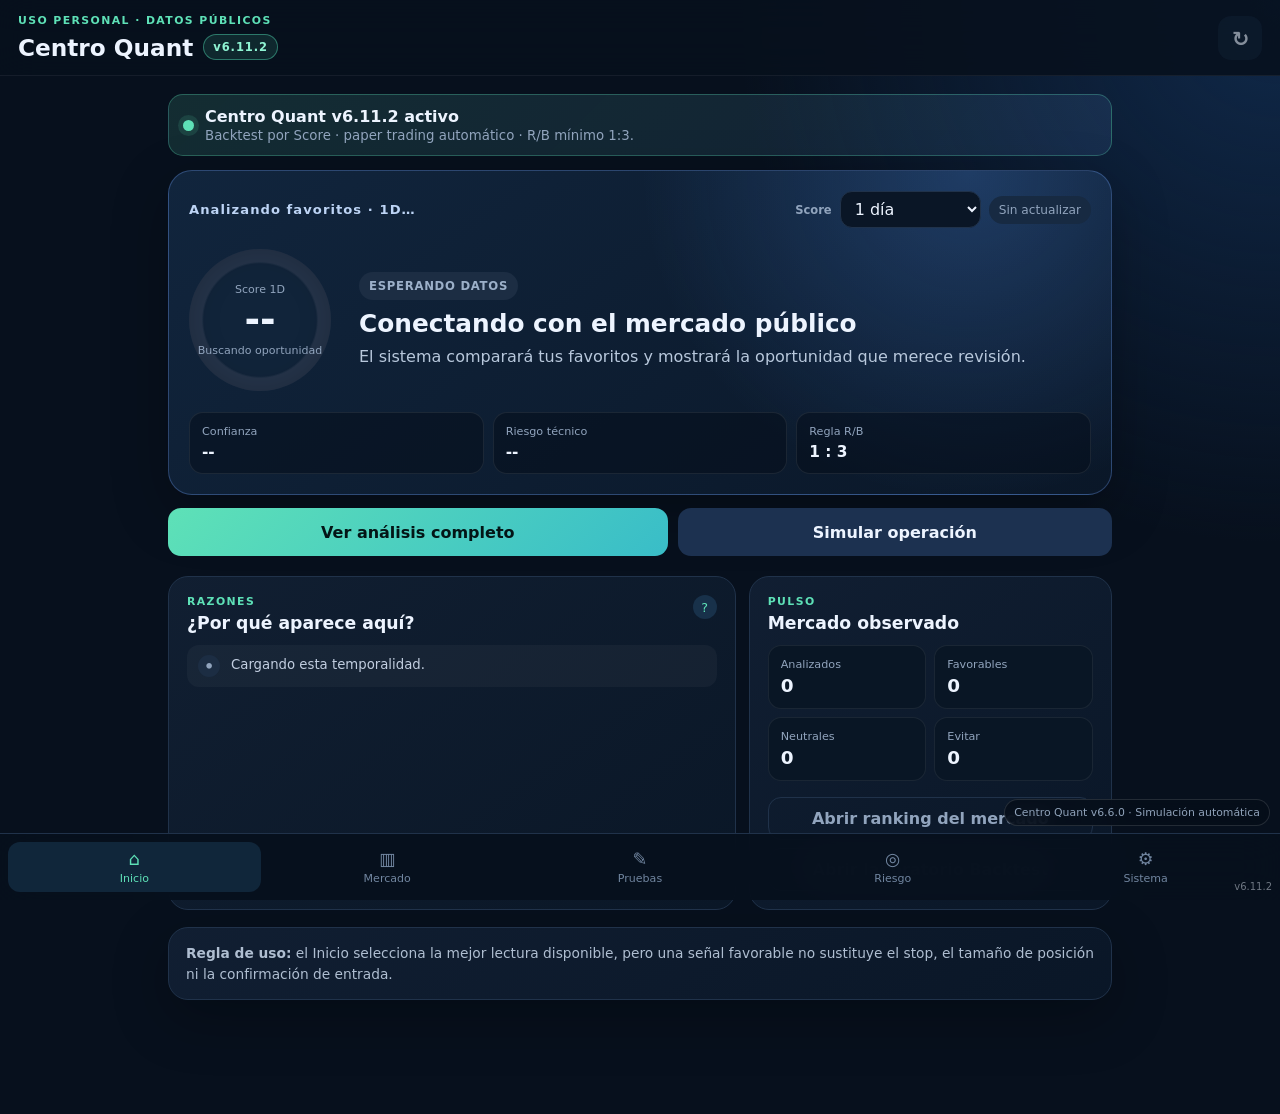
==== commit 29ad9cda: "Add files via upload" ====
--- a/index.html
+++ b/index.html
@@ -16,14 +16,14 @@
   <header class="app-header">
     <div>
       <p class="eyebrow">Uso personal · Datos públicos</p>
-      <div class="brand-line"><h1>Centro Quant</h1><span class="version-badge">v6.11.0</span></div>
+      <div class="brand-line"><h1>Centro Quant</h1><span class="version-badge">v6.11.2</span></div>
     </div>
     <button id="refreshAllBtn" class="icon-btn" aria-label="Actualizar">↻</button>
   </header>
 
   <main>
     <section id="homeView" class="view active home-v6">
-      <div class="v6-release-banner"><span class="release-dot"></span><div><strong>Centro Quant v6.11.0 activo</strong><small>Backtest por Score · paper trading automático · R/B mínimo 1:3.</small></div></div>
+      <div class="v6-release-banner"><span class="release-dot"></span><div><strong>Centro Quant v6.11.2 activo</strong><small>Backtest por Score · paper trading automático · R/B mínimo 1:3.</small></div></div>
 
       <article class="decision-hero">
         <div class="decision-topline">
@@ -434,6 +434,8 @@
           <input id="restoreDataInput" type="file" accept="application/json,.json" hidden />
           <small class="muted">El respaldo incluye activos, pesos, temporalidad de Inicio y todas las operaciones de Pruebas guardadas en este dispositivo.</small>
         </div>
+        <button id="newOosCohortBtn" type="button" class="secondary wide">Iniciar nueva cohorte OOS</button>
+        <small class="muted">Borra únicamente las operaciones de Pruebas y reinicia la cohorte v6.11/QRA-04. Conserva activos, pesos, configuración y snapshots QRA-04.</small>
         <button id="resetDataBtn" class="danger wide">Restablecer aplicación</button>
       </div>
       <div class="notice">
@@ -466,6 +468,6 @@
 
   <script src="./app.js?v=6.10.5"></script>
 
-<div id="appVersionBadge" style="position:fixed;right:8px;bottom:8px;z-index:9999;font-size:10px;opacity:.45;pointer-events:none">v6.11.0</div>
+<div id="appVersionBadge" style="position:fixed;right:8px;bottom:8px;z-index:9999;font-size:10px;opacity:.45;pointer-events:none">v6.11.2</div>
 </body>
 </html>
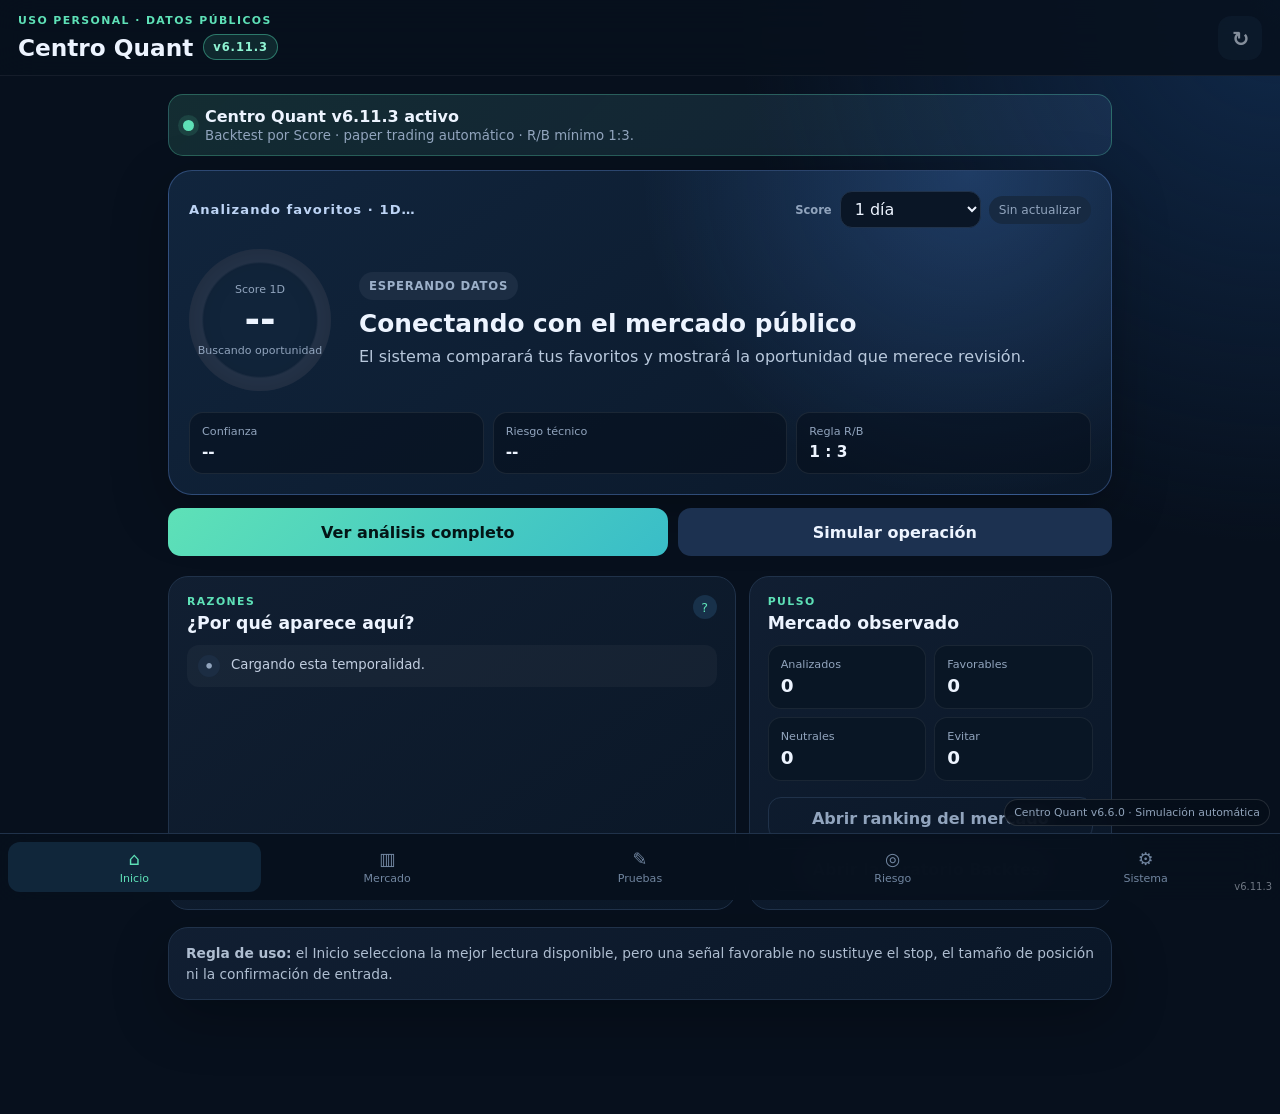
==== commit 1f255b0c: "Add files via upload" ====
--- a/index.html
+++ b/index.html
@@ -16,14 +16,14 @@
   <header class="app-header">
     <div>
       <p class="eyebrow">Uso personal · Datos públicos</p>
-      <div class="brand-line"><h1>Centro Quant</h1><span class="version-badge">v6.11.2</span></div>
+      <div class="brand-line"><h1>Centro Quant</h1><span class="version-badge">v6.11.3</span></div>
     </div>
     <button id="refreshAllBtn" class="icon-btn" aria-label="Actualizar">↻</button>
   </header>
 
   <main>
     <section id="homeView" class="view active home-v6">
-      <div class="v6-release-banner"><span class="release-dot"></span><div><strong>Centro Quant v6.11.2 activo</strong><small>Backtest por Score · paper trading automático · R/B mínimo 1:3.</small></div></div>
+      <div class="v6-release-banner"><span class="release-dot"></span><div><strong>Centro Quant v6.11.3 activo</strong><small>Backtest por Score · paper trading automático · R/B mínimo 1:3.</small></div></div>
 
       <article class="decision-hero">
         <div class="decision-topline">
@@ -468,6 +468,6 @@
 
   <script src="./app.js?v=6.10.5"></script>
 
-<div id="appVersionBadge" style="position:fixed;right:8px;bottom:8px;z-index:9999;font-size:10px;opacity:.45;pointer-events:none">v6.11.2</div>
+<div id="appVersionBadge" style="position:fixed;right:8px;bottom:8px;z-index:9999;font-size:10px;opacity:.45;pointer-events:none">v6.11.3</div>
 </body>
 </html>
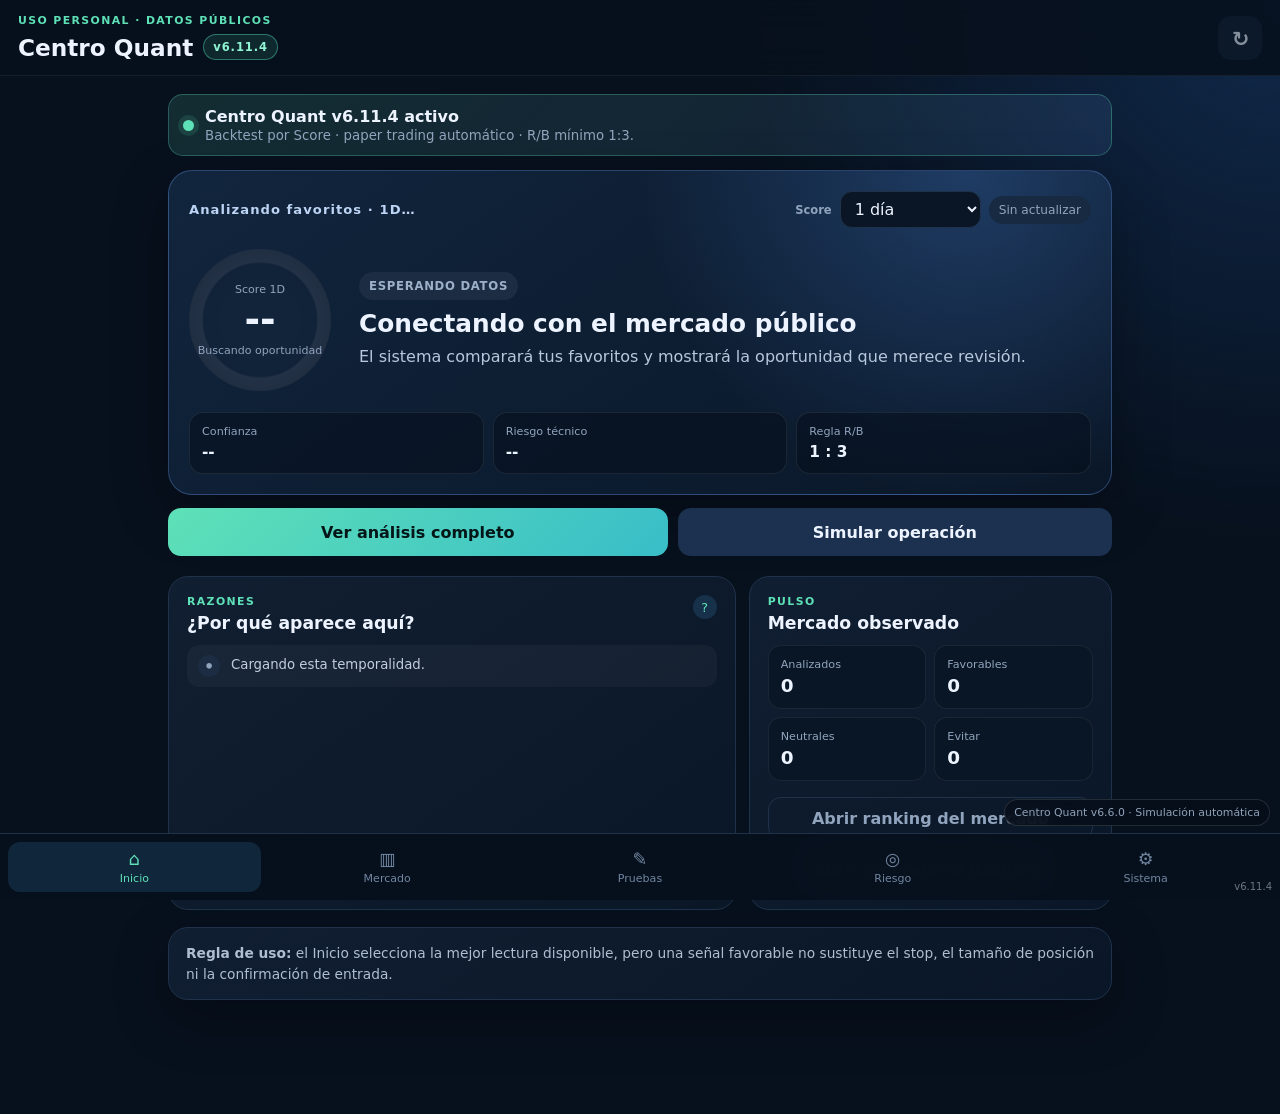
==== commit 7ae76e8d: "Add files via upload" ====
--- a/index.html
+++ b/index.html
@@ -16,14 +16,14 @@
   <header class="app-header">
     <div>
       <p class="eyebrow">Uso personal · Datos públicos</p>
-      <div class="brand-line"><h1>Centro Quant</h1><span class="version-badge">v6.11.3</span></div>
+      <div class="brand-line"><h1>Centro Quant</h1><span class="version-badge">v6.11.4</span></div>
     </div>
     <button id="refreshAllBtn" class="icon-btn" aria-label="Actualizar">↻</button>
   </header>
 
   <main>
     <section id="homeView" class="view active home-v6">
-      <div class="v6-release-banner"><span class="release-dot"></span><div><strong>Centro Quant v6.11.3 activo</strong><small>Backtest por Score · paper trading automático · R/B mínimo 1:3.</small></div></div>
+      <div class="v6-release-banner"><span class="release-dot"></span><div><strong>Centro Quant v6.11.4 activo</strong><small>Backtest por Score · paper trading automático · R/B mínimo 1:3.</small></div></div>
 
       <article class="decision-hero">
         <div class="decision-topline">
@@ -468,6 +468,6 @@
 
   <script src="./app.js?v=6.10.5"></script>
 
-<div id="appVersionBadge" style="position:fixed;right:8px;bottom:8px;z-index:9999;font-size:10px;opacity:.45;pointer-events:none">v6.11.3</div>
+<div id="appVersionBadge" style="position:fixed;right:8px;bottom:8px;z-index:9999;font-size:10px;opacity:.45;pointer-events:none">v6.11.4</div>
 </body>
 </html>
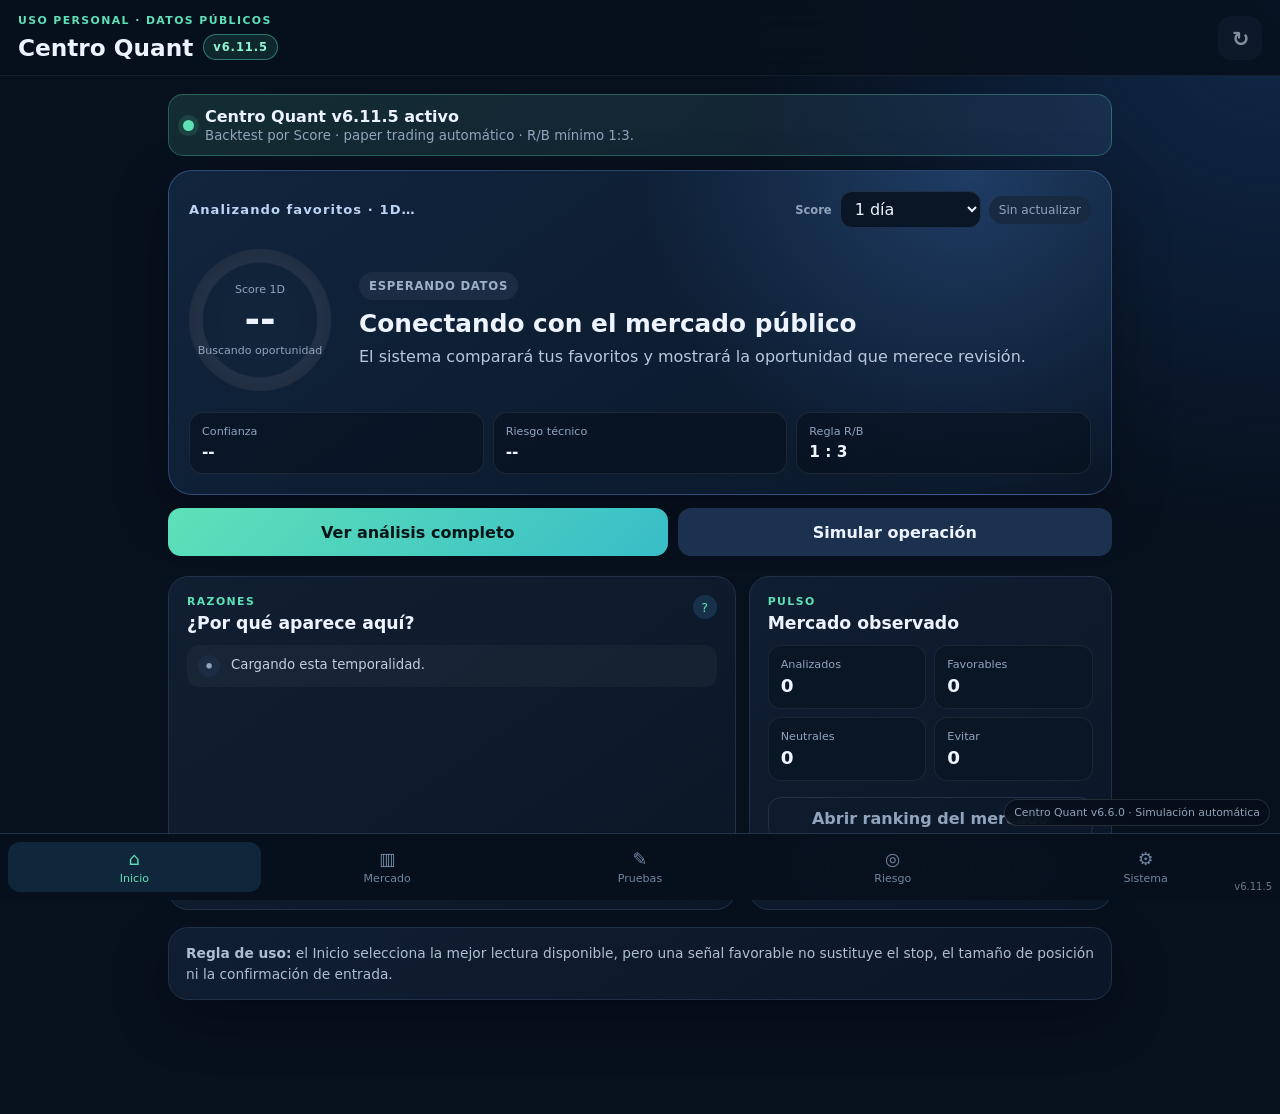
==== commit 5e149ed3: "Add files via upload" ====
--- a/index.html
+++ b/index.html
@@ -16,14 +16,14 @@
   <header class="app-header">
     <div>
       <p class="eyebrow">Uso personal · Datos públicos</p>
-      <div class="brand-line"><h1>Centro Quant</h1><span class="version-badge">v6.11.4</span></div>
+      <div class="brand-line"><h1>Centro Quant</h1><span class="version-badge">v6.11.5</span></div>
     </div>
     <button id="refreshAllBtn" class="icon-btn" aria-label="Actualizar">↻</button>
   </header>
 
   <main>
     <section id="homeView" class="view active home-v6">
-      <div class="v6-release-banner"><span class="release-dot"></span><div><strong>Centro Quant v6.11.4 activo</strong><small>Backtest por Score · paper trading automático · R/B mínimo 1:3.</small></div></div>
+      <div class="v6-release-banner"><span class="release-dot"></span><div><strong>Centro Quant v6.11.5 activo</strong><small>Backtest por Score · paper trading automático · R/B mínimo 1:3.</small></div></div>
 
       <article class="decision-hero">
         <div class="decision-topline">
@@ -468,6 +468,6 @@
 
   <script src="./app.js?v=6.10.5"></script>
 
-<div id="appVersionBadge" style="position:fixed;right:8px;bottom:8px;z-index:9999;font-size:10px;opacity:.45;pointer-events:none">v6.11.4</div>
+<div id="appVersionBadge" style="position:fixed;right:8px;bottom:8px;z-index:9999;font-size:10px;opacity:.45;pointer-events:none">v6.11.5</div>
 </body>
 </html>
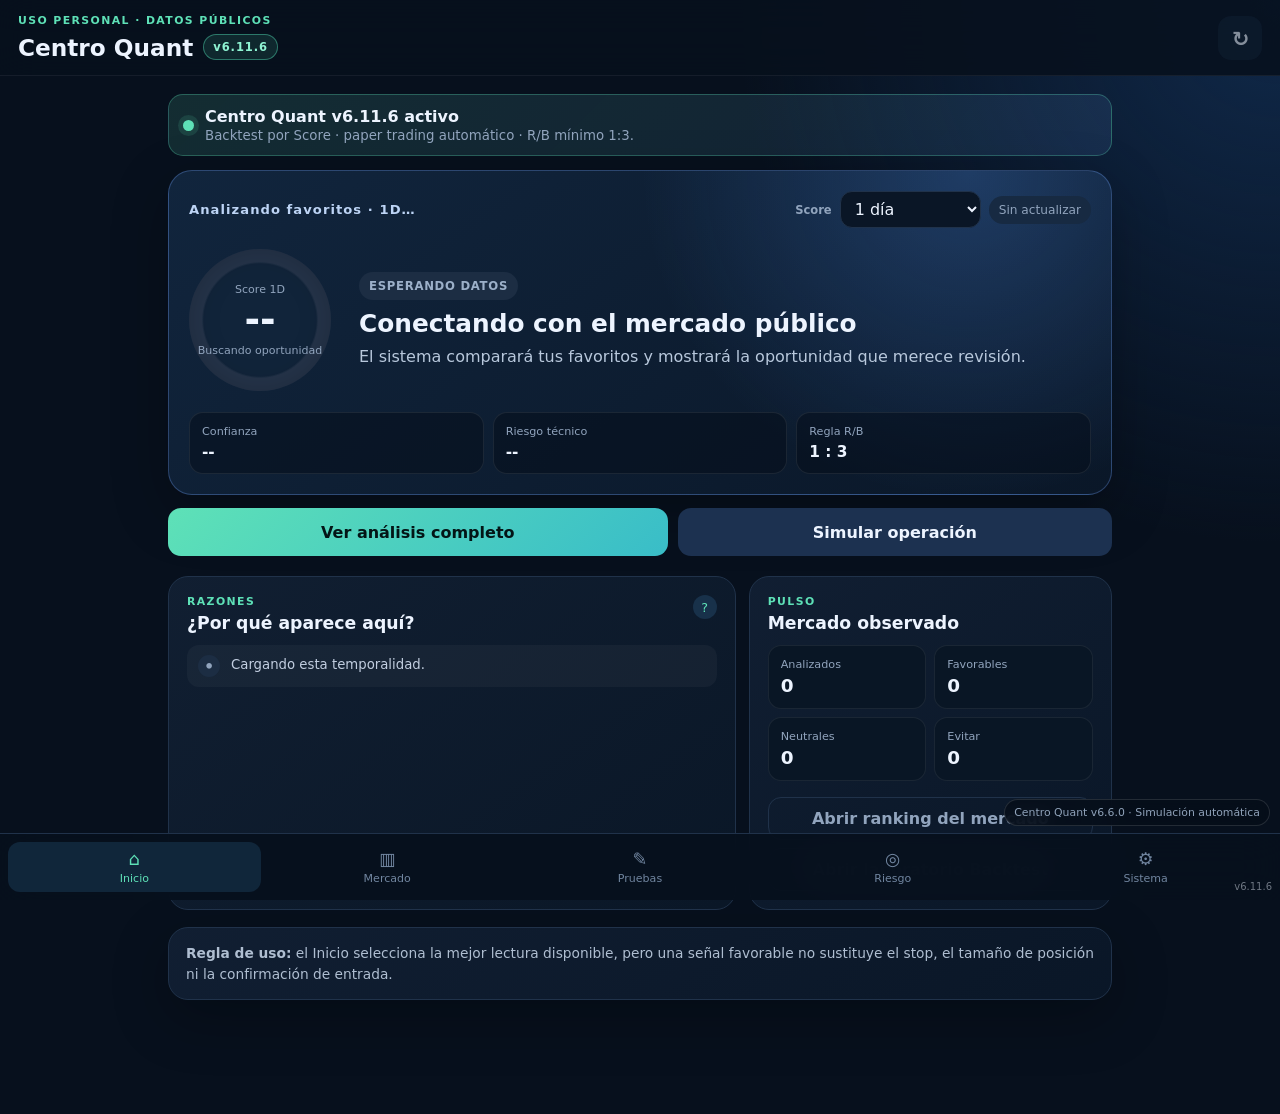
==== commit 5424f255: "Add files via upload" ====
--- a/index.html
+++ b/index.html
@@ -16,14 +16,14 @@
   <header class="app-header">
     <div>
       <p class="eyebrow">Uso personal · Datos públicos</p>
-      <div class="brand-line"><h1>Centro Quant</h1><span class="version-badge">v6.11.5</span></div>
+      <div class="brand-line"><h1>Centro Quant</h1><span class="version-badge">v6.11.6</span></div>
     </div>
     <button id="refreshAllBtn" class="icon-btn" aria-label="Actualizar">↻</button>
   </header>
 
   <main>
     <section id="homeView" class="view active home-v6">
-      <div class="v6-release-banner"><span class="release-dot"></span><div><strong>Centro Quant v6.11.5 activo</strong><small>Backtest por Score · paper trading automático · R/B mínimo 1:3.</small></div></div>
+      <div class="v6-release-banner"><span class="release-dot"></span><div><strong>Centro Quant v6.11.6 activo</strong><small>Backtest por Score · paper trading automático · R/B mínimo 1:3.</small></div></div>
 
       <article class="decision-hero">
         <div class="decision-topline">
@@ -468,6 +468,6 @@
 
   <script src="./app.js?v=6.10.5"></script>
 
-<div id="appVersionBadge" style="position:fixed;right:8px;bottom:8px;z-index:9999;font-size:10px;opacity:.45;pointer-events:none">v6.11.5</div>
+<div id="appVersionBadge" style="position:fixed;right:8px;bottom:8px;z-index:9999;font-size:10px;opacity:.45;pointer-events:none">v6.11.6</div>
 </body>
 </html>
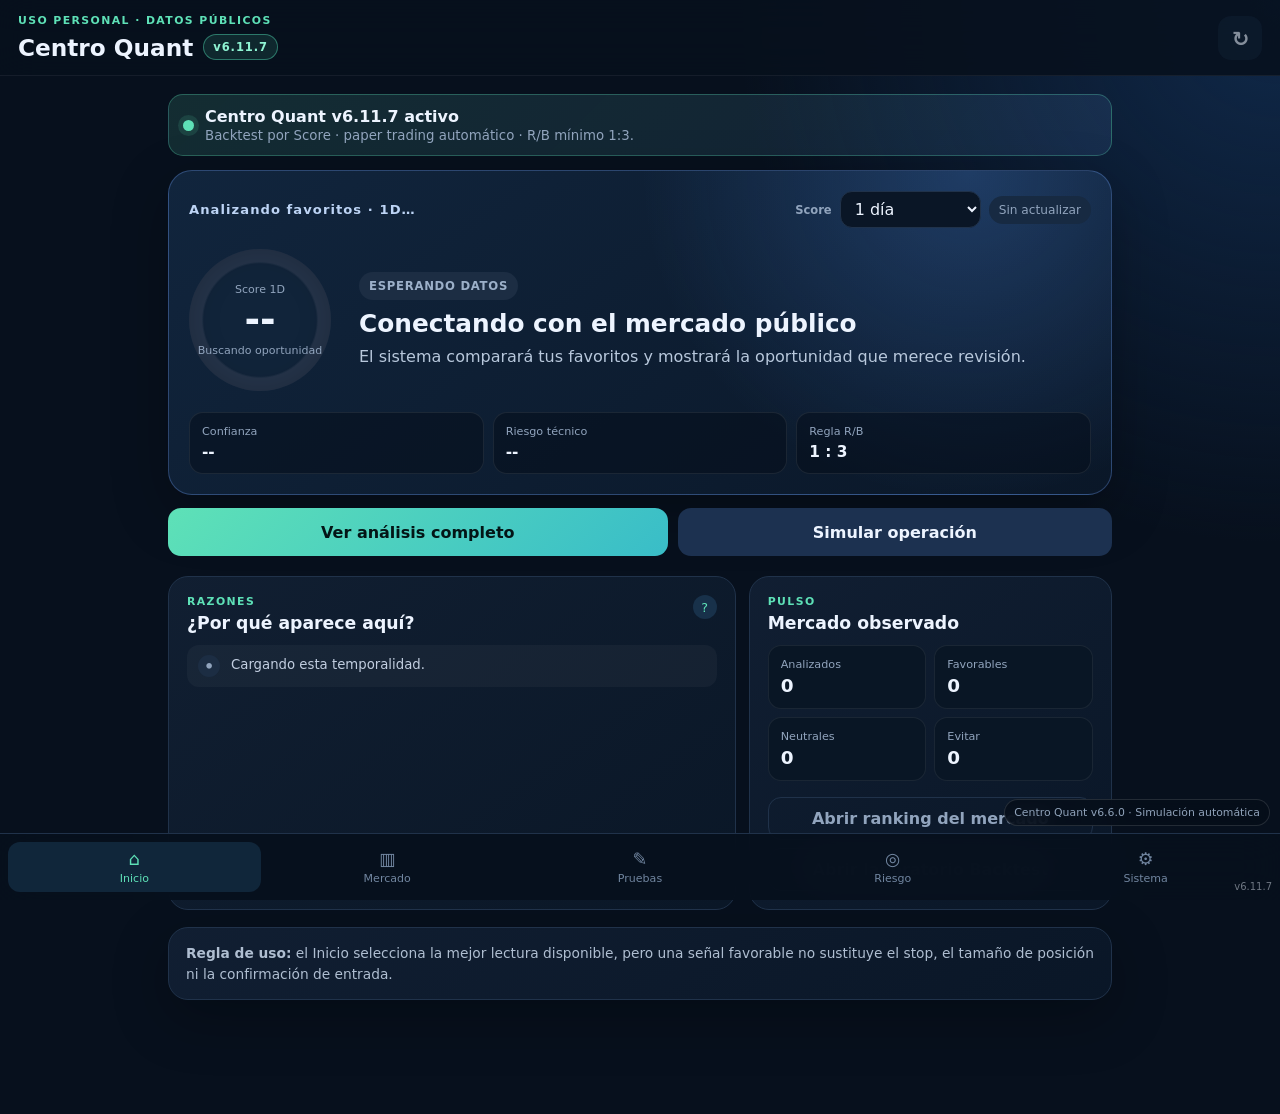
==== commit 00872e63: "Add files via upload" ====
--- a/index.html
+++ b/index.html
@@ -16,14 +16,14 @@
   <header class="app-header">
     <div>
       <p class="eyebrow">Uso personal · Datos públicos</p>
-      <div class="brand-line"><h1>Centro Quant</h1><span class="version-badge">v6.11.6</span></div>
+      <div class="brand-line"><h1>Centro Quant</h1><span class="version-badge">v6.11.7</span></div>
     </div>
     <button id="refreshAllBtn" class="icon-btn" aria-label="Actualizar">↻</button>
   </header>
 
   <main>
     <section id="homeView" class="view active home-v6">
-      <div class="v6-release-banner"><span class="release-dot"></span><div><strong>Centro Quant v6.11.6 activo</strong><small>Backtest por Score · paper trading automático · R/B mínimo 1:3.</small></div></div>
+      <div class="v6-release-banner"><span class="release-dot"></span><div><strong>Centro Quant v6.11.7 activo</strong><small>Backtest por Score · paper trading automático · R/B mínimo 1:3.</small></div></div>
 
       <article class="decision-hero">
         <div class="decision-topline">
@@ -468,6 +468,6 @@
 
   <script src="./app.js?v=6.10.5"></script>
 
-<div id="appVersionBadge" style="position:fixed;right:8px;bottom:8px;z-index:9999;font-size:10px;opacity:.45;pointer-events:none">v6.11.6</div>
+<div id="appVersionBadge" style="position:fixed;right:8px;bottom:8px;z-index:9999;font-size:10px;opacity:.45;pointer-events:none">v6.11.7</div>
 </body>
 </html>
